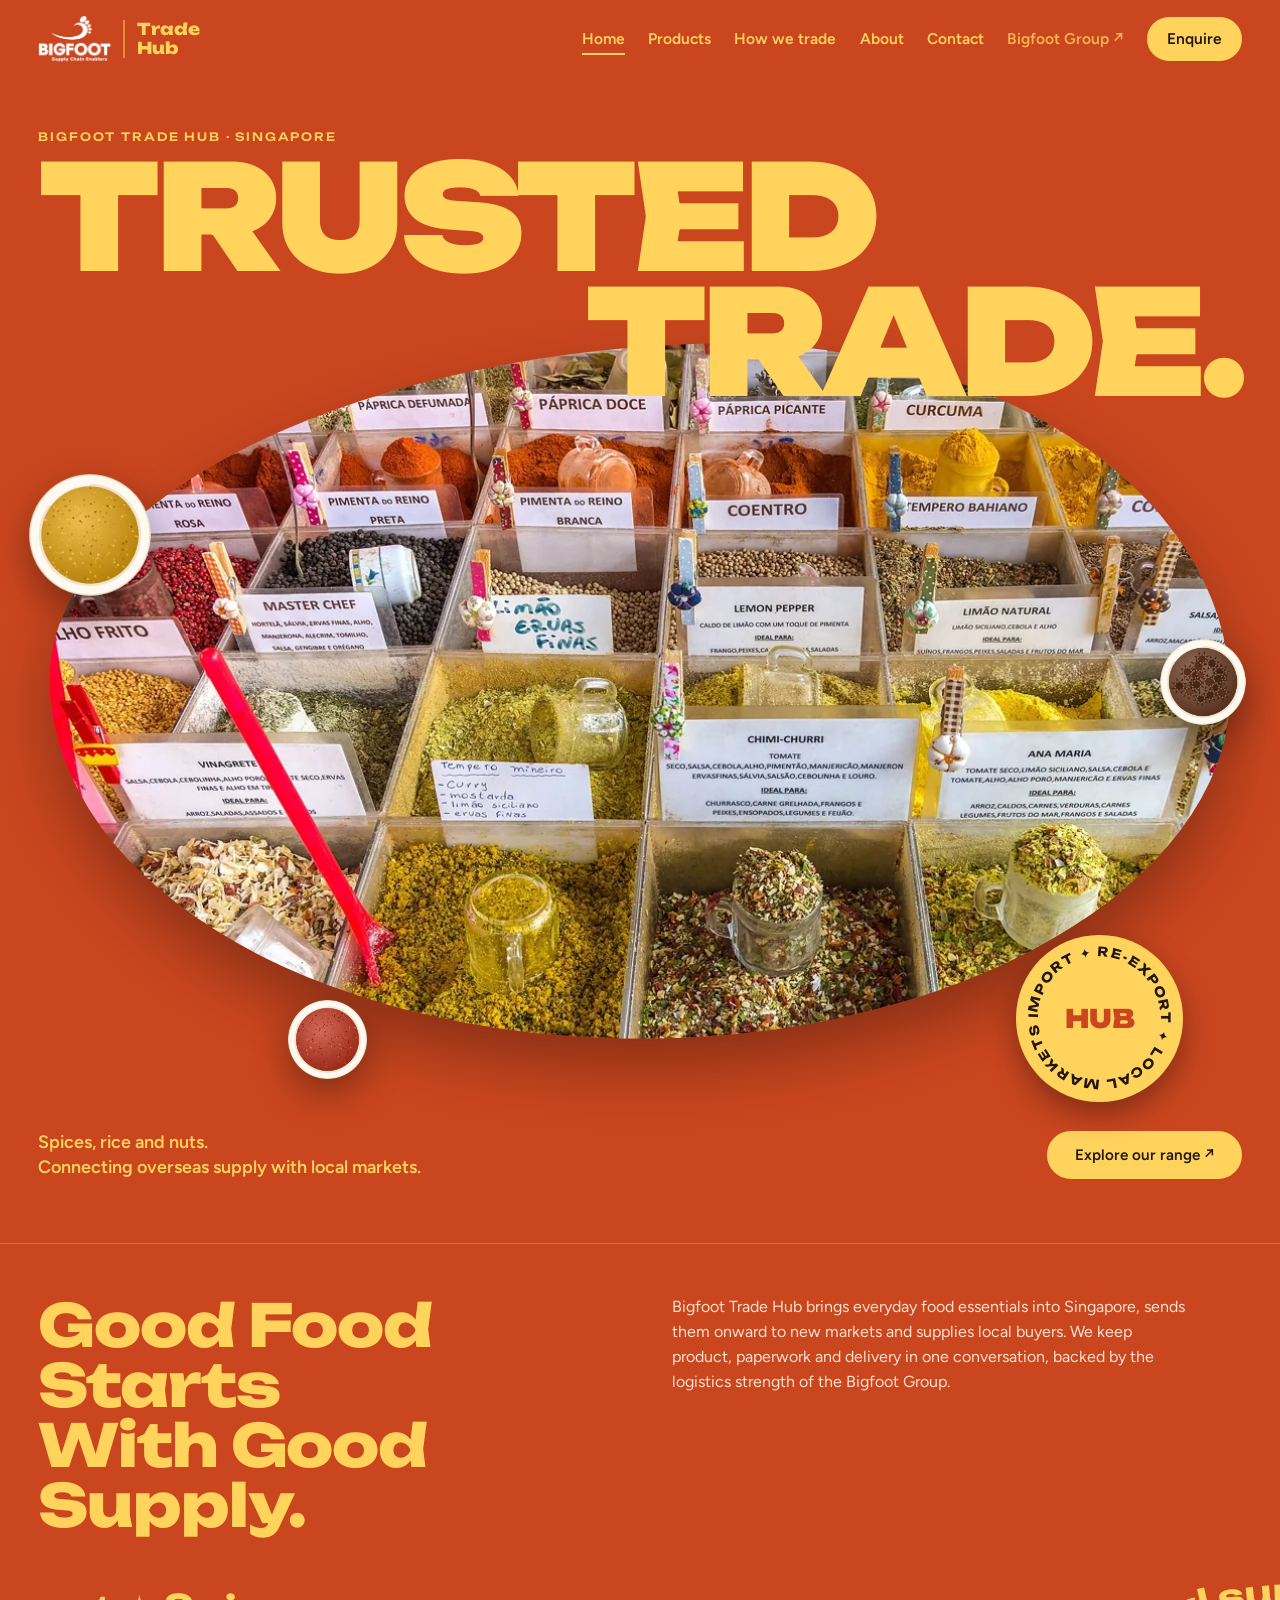
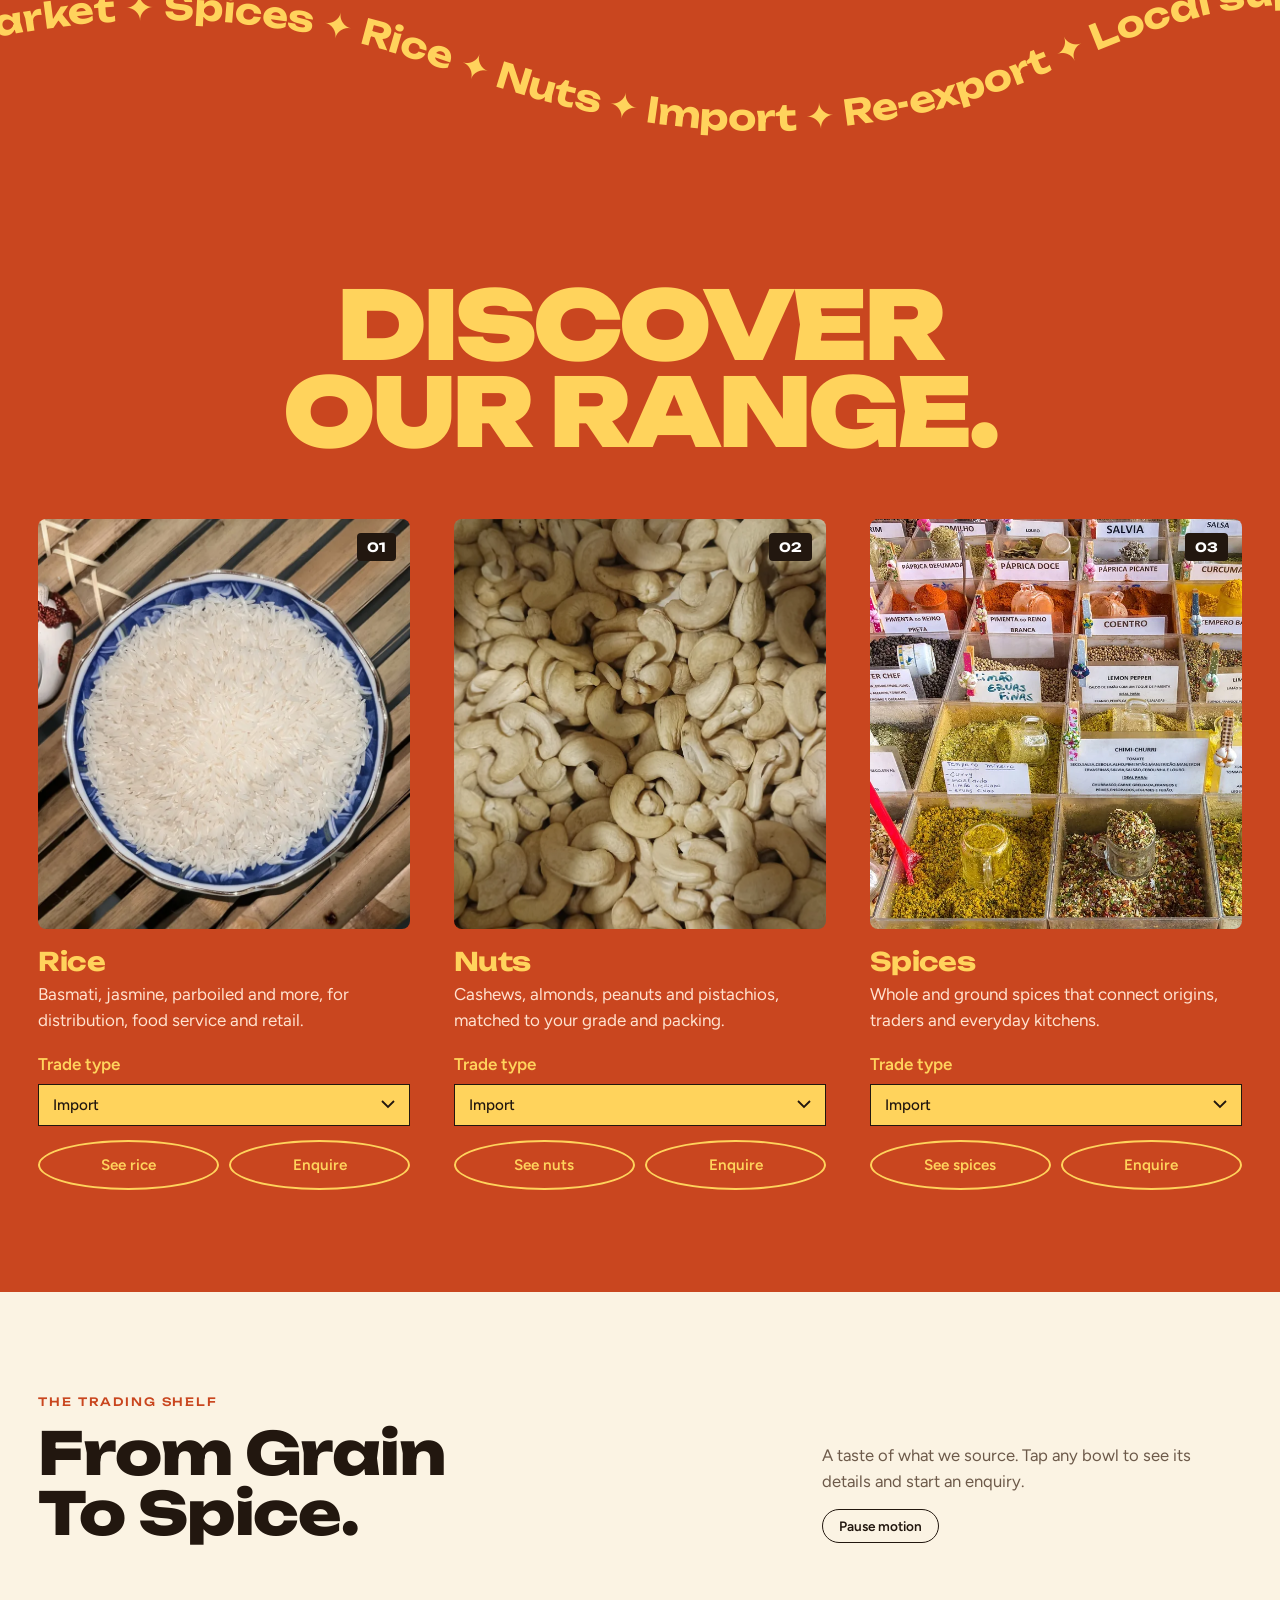
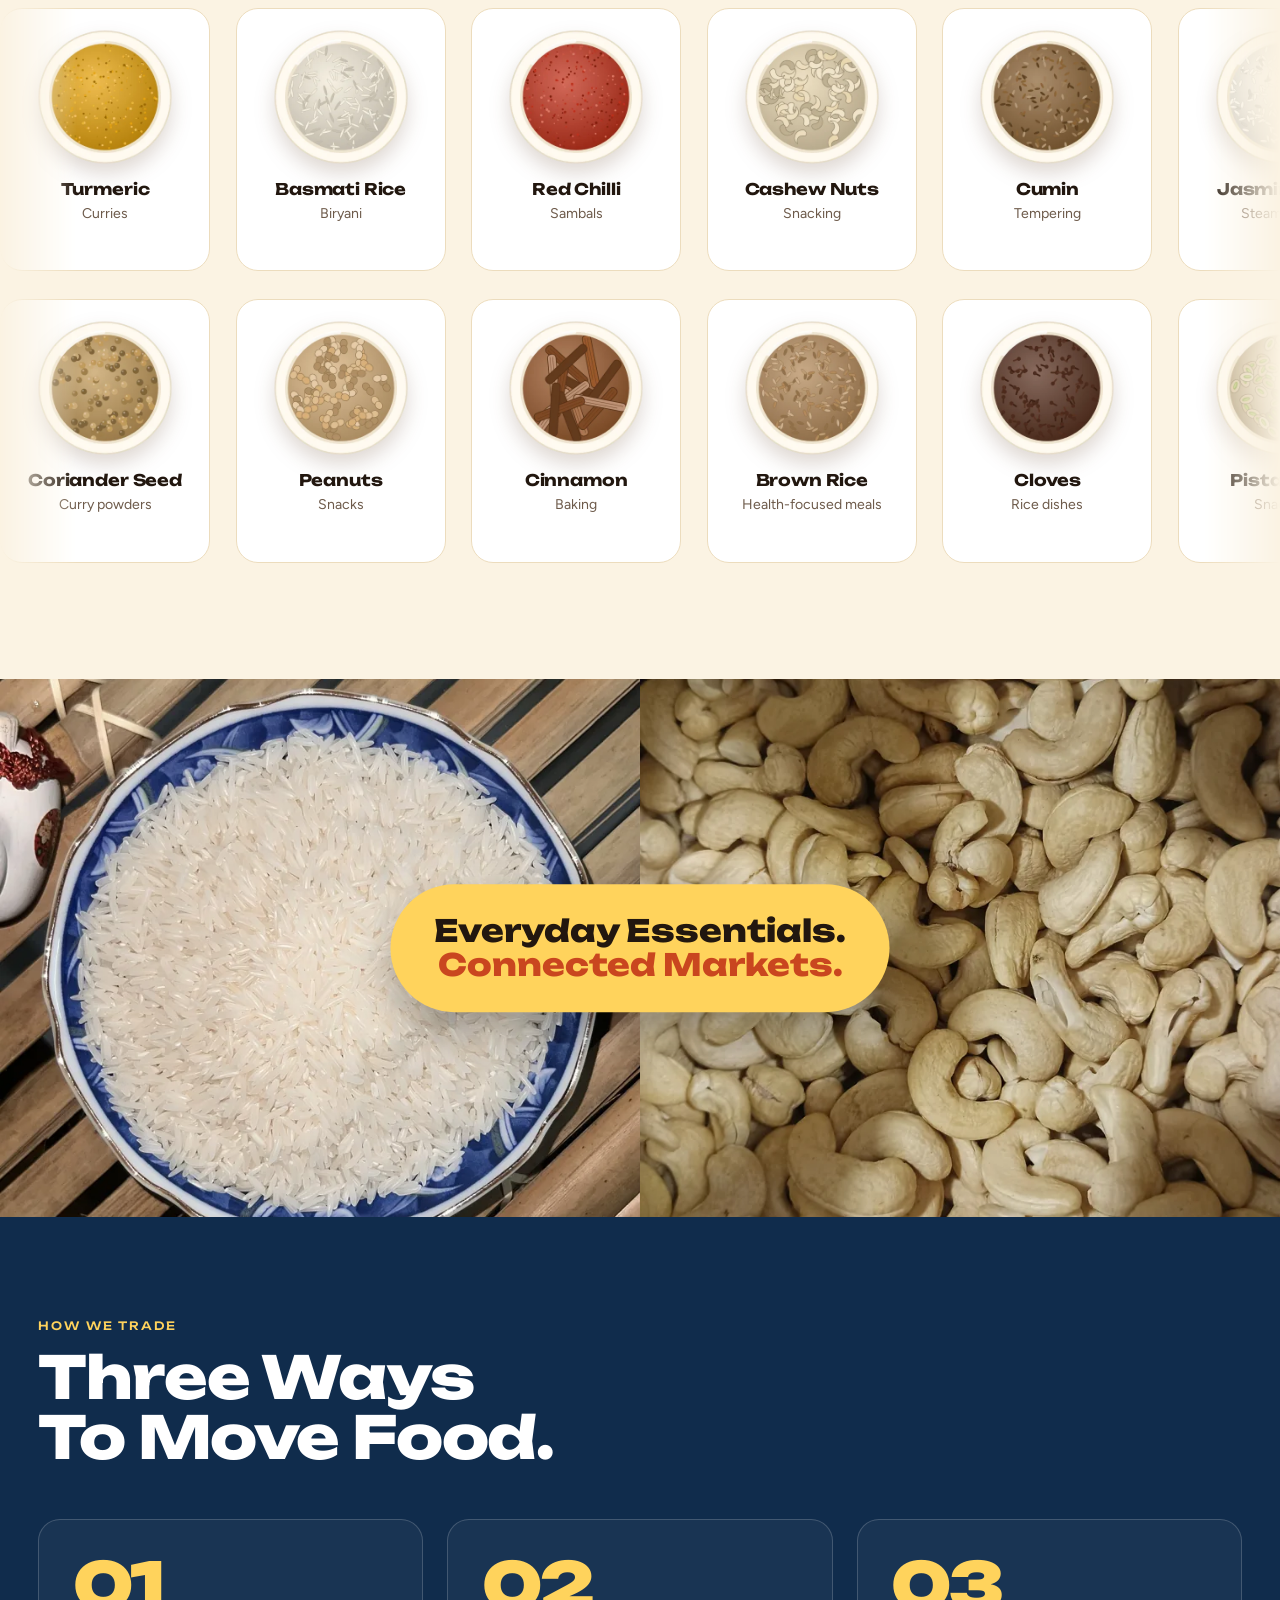
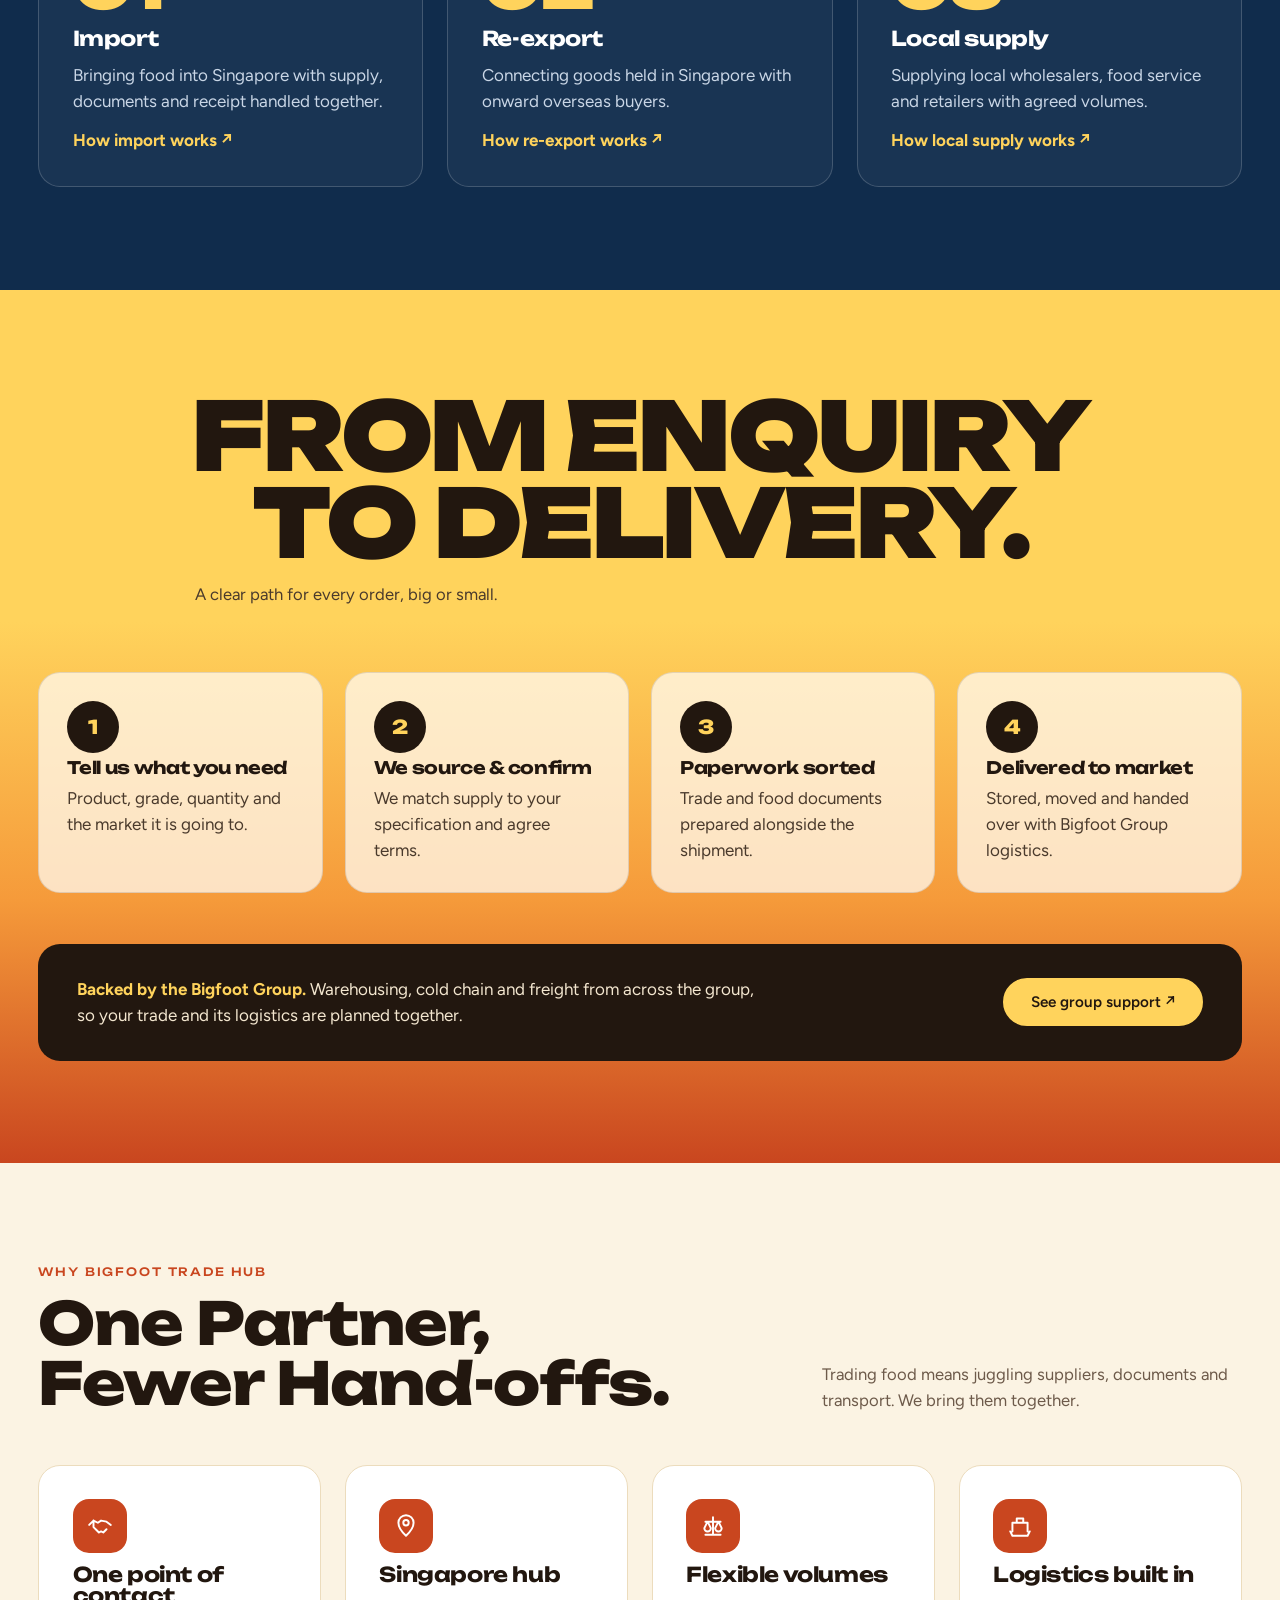
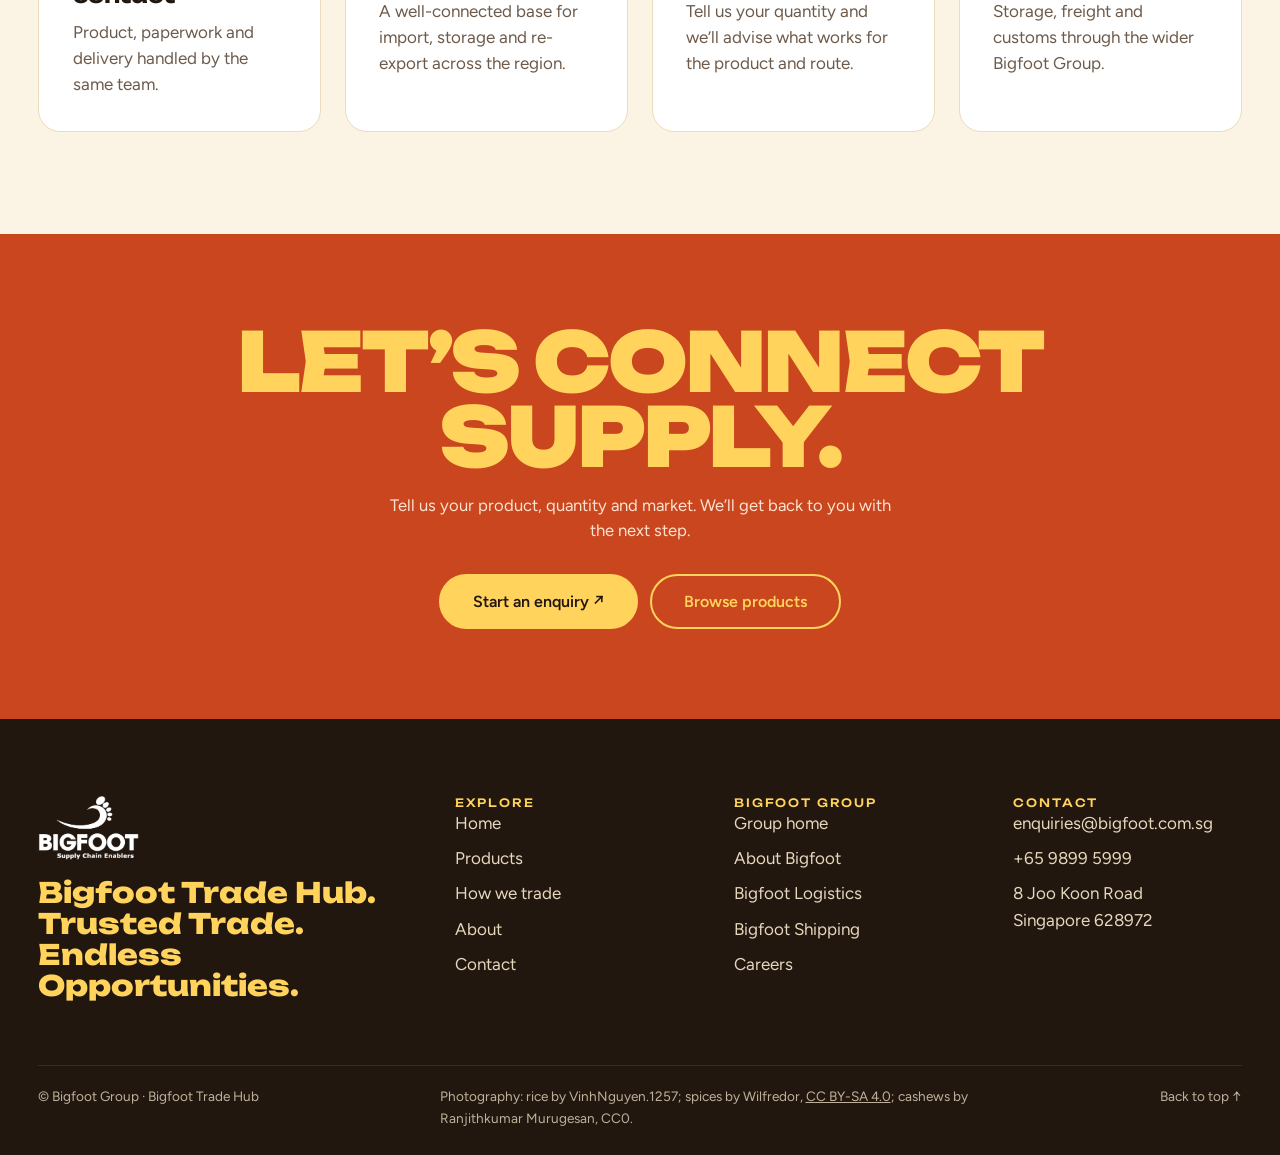
==== bigfoot-trade-paprika/bigfoot-trade-hub-paprika/index.html @ 92130f06 "Add files via upload" ====
<!doctype html>
<html lang="en">
<head>
<meta charset="utf-8">
<meta name="viewport" content="width=device-width,initial-scale=1">
<title>Bigfoot Trade Hub | Spices, Rice &amp; Nuts from Singapore</title>
<meta name="description" content="Bigfoot Trade Hub imports, re-exports and supplies spices, rice and nuts from Singapore. Part of the Bigfoot Group.">
<meta name="theme-color" content="#c9461f">
<link rel="icon" href="img/favicon.png">
<link rel="preconnect" href="https://fonts.googleapis.com">
<link rel="preconnect" href="https://fonts.gstatic.com" crossorigin>
<link href="https://fonts.googleapis.com/css2?family=Figtree:wght@400;500;600;700&family=Unbounded:wght@500;700;800;900&display=swap" rel="stylesheet">
<link rel="stylesheet" href="styles.css">
<script src="app.js" defer></script>
</head>
<body class="th-paprika">
<a class="skip" href="#main">Skip to content</a>
<header class="top" data-top>
  <div class="wrap top-in">
    <a class="brand" href="index.html" aria-label="Bigfoot Trade Hub home"><img src="img/logo-white.png" alt="Bigfoot" width="300" height="191"><span>Trade<br>Hub</span></a>
    <button class="menu-btn" type="button" aria-expanded="false" aria-controls="nav" aria-label="Open menu"><span></span><span></span></button>
    <nav id="nav" aria-label="Main"><a href="index.html" aria-current="page">Home</a><a href="products.html">Products</a><a href="services.html">How we trade</a><a href="about.html">About</a><a href="contact.html">Contact</a><a href="https://randomer328.github.io/bigFoot/phase5/index.html" class="ext">Bigfoot Group ↗</a><a href="contact.html" class="nav-cta">Enquire</a></nav>
  </div>
</header>
<main id="main">
<section class="sec t-main hero noise">
  <div class="wrap">
    <p class="kicker hero-kicker">Bigfoot Trade Hub · Singapore</p>
    <h1 class="hero-title"><span>Trusted</span> <span>Trade.</span></h1>
  </div>
  <div class="hero-stage">
    <div class="blob"><img src="img/spices.webp" alt="Colourful spices in market trays" fetchpriority="high"></div>
    <div class="float f1" aria-hidden="true"><img src="img/bowls/turmeric.webp" alt=""></div>
    <div class="float f2" aria-hidden="true"><img src="img/bowls/anise.webp" alt=""></div>
    <div class="float f3" aria-hidden="true"><img src="img/bowls/chilli.webp" alt=""></div>
    <div class="badge" aria-hidden="true">
      <svg viewBox="0 0 200 200"><defs><path id="circ" d="M100 100m-74 0a74 74 0 1 1 148 0a74 74 0 1 1-148 0"/></defs><text><textPath href="#circ">IMPORT ✦ RE-EXPORT ✦ LOCAL MARKETS ✦ </textPath></text></svg>
      <b>HUB</b>
    </div>
  </div>
  <div class="wrap hero-foot">
    <p>Spices, rice and nuts.<br>Connecting overseas supply with local markets.</p>
    <a class="pill pill-solid" href="products.html">Explore our range ↗</a>
  </div>
</section>

<section class="sec t-main intro">
  <div class="wrap split">
    <h2 class="h2 reveal">Good Food Starts<br>With Good Supply.</h2>
    <p class="reveal">Bigfoot Trade Hub brings everyday food essentials into Singapore, sends them onward to new markets and supplies local buyers. We keep product, paperwork and delivery in one conversation, backed by the logistics strength of the Bigfoot Group.</p>
  </div>
  <div class="wave" aria-hidden="true">
    <svg viewBox="0 0 1440 220" preserveAspectRatio="xMidYMid slice">
      <path id="wavepath" d="M-200 150 C 80 40, 300 40, 520 120 S 960 210, 1180 110 S 1520 40, 1700 120" fill="none"/>
      <text class="wave-text"><textPath href="#wavepath" data-wave startOffset="0">From origin to market ✦ Spices ✦ Rice ✦ Nuts ✦ Import ✦ Re-export ✦ Local supply ✦ From origin to market ✦ Spices ✦ Rice ✦ Nuts ✦ Import ✦ Re-export ✦ Local supply ✦ From origin to market ✦ Spices ✦ Rice ✦ Nuts ✦ Import ✦ Re-export ✦ Local supply ✦ From origin to market ✦ Spices ✦ Rice ✦ Nuts ✦ Import ✦ Re-export ✦ Local supply ✦ </textPath></text>
    </svg>
  </div>
</section>

<section class="sec t-main range" id="range">
  <div class="wrap">
    <h2 class="mega reveal">Discover<br><span class="o">Our Range.</span></h2>
    <div class="cat-grid"><article class="cat reveal">
  <div class="cat-img"><img src="img/rice.webp" alt="Uncooked rice grains" loading="lazy"><span class="chip">01</span></div>
  <h3>Rice</h3><p>Basmati, jasmine, parboiled and more, for distribution, food service and retail.</p>
  <label class="sel"><span>Trade type</span><select data-type-for="Rice"><option>Import</option><option>Re-export</option><option>Local supply</option></select></label>
  <div class="cat-actions"><a class="pill" href="products.html?cat=Rice#catalogue">See rice</a><a class="pill" href="contact.html?product=Rice&type=Import" data-enq="Rice">Enquire</a></div>
</article><article class="cat reveal">
  <div class="cat-img"><img src="img/nuts.webp" alt="Cashew nuts" loading="lazy"><span class="chip">02</span></div>
  <h3>Nuts</h3><p>Cashews, almonds, peanuts and pistachios, matched to your grade and packing.</p>
  <label class="sel"><span>Trade type</span><select data-type-for="Nuts"><option>Import</option><option>Re-export</option><option>Local supply</option></select></label>
  <div class="cat-actions"><a class="pill" href="products.html?cat=Nuts#catalogue">See nuts</a><a class="pill" href="contact.html?product=Nuts&type=Import" data-enq="Nuts">Enquire</a></div>
</article><article class="cat reveal">
  <div class="cat-img"><img src="img/spices.webp" alt="Spices displayed at a market" loading="lazy"><span class="chip">03</span></div>
  <h3>Spices</h3><p>Whole and ground spices that connect origins, traders and everyday kitchens.</p>
  <label class="sel"><span>Trade type</span><select data-type-for="Spices"><option>Import</option><option>Re-export</option><option>Local supply</option></select></label>
  <div class="cat-actions"><a class="pill" href="products.html?cat=Spices#catalogue">See spices</a><a class="pill" href="contact.html?product=Spices&type=Import" data-enq="Spices">Enquire</a></div>
</article></div>
  </div>
</section>

<section class="sec t-alt shelf" id="spices" data-shelf>
  <div class="wrap head-row">
    <div><p class="kicker">The trading shelf</p><h2 class="h2 reveal">From Grain<br>To Spice.</h2></div>
    <div><p class="lead">A taste of what we source. Tap any bowl to see its details and start an enquiry.</p>
    <button type="button" class="pause" data-pause aria-pressed="false">Pause motion</button></div>
  </div>
  <div class="shelf-row"><div class="shelf-track"><a class="bowl-card" href="products.html#turmeric"><img src="img/bowls/turmeric.webp" alt="" loading="lazy"><strong>Turmeric</strong><span>Curries</span><em>View details ↗</em></a><a class="bowl-card" href="products.html#basmati"><img src="img/bowls/basmati.webp" alt="" loading="lazy"><strong>Basmati Rice</strong><span>Biryani</span><em>View details ↗</em></a><a class="bowl-card" href="products.html#chilli"><img src="img/bowls/chilli.webp" alt="" loading="lazy"><strong>Red Chilli</strong><span>Sambals</span><em>View details ↗</em></a><a class="bowl-card" href="products.html#cashew"><img src="img/bowls/cashew.webp" alt="" loading="lazy"><strong>Cashew Nuts</strong><span>Snacking</span><em>View details ↗</em></a><a class="bowl-card" href="products.html#cumin"><img src="img/bowls/cumin.webp" alt="" loading="lazy"><strong>Cumin</strong><span>Tempering</span><em>View details ↗</em></a><a class="bowl-card" href="products.html#jasmine"><img src="img/bowls/jasmine.webp" alt="" loading="lazy"><strong>Jasmine Rice</strong><span>Steamed rice</span><em>View details ↗</em></a><a class="bowl-card" href="products.html#pepper"><img src="img/bowls/pepper.webp" alt="" loading="lazy"><strong>Black Pepper</strong><span>Seasoning</span><em>View details ↗</em></a><a class="bowl-card" href="products.html#almond"><img src="img/bowls/almond.webp" alt="" loading="lazy"><strong>Almonds</strong><span>Snacks</span><em>View details ↗</em></a><a class="bowl-card" href="products.html#cardamom"><img src="img/bowls/cardamom.webp" alt="" loading="lazy"><strong>Green Cardamom</strong><span>Tea</span><em>View details ↗</em></a><a class="bowl-card" href="products.html#parboiled"><img src="img/bowls/parboiled.webp" alt="" loading="lazy"><strong>Parboiled Rice</strong><span>Catering</span><em>View details ↗</em></a><a class="bowl-card" href="products.html#turmeric" aria-hidden="true" tabindex="-1"><img src="img/bowls/turmeric.webp" alt="" loading="lazy"><strong>Turmeric</strong><span>Curries</span><em>View details ↗</em></a><a class="bowl-card" href="products.html#basmati" aria-hidden="true" tabindex="-1"><img src="img/bowls/basmati.webp" alt="" loading="lazy"><strong>Basmati Rice</strong><span>Biryani</span><em>View details ↗</em></a><a class="bowl-card" href="products.html#chilli" aria-hidden="true" tabindex="-1"><img src="img/bowls/chilli.webp" alt="" loading="lazy"><strong>Red Chilli</strong><span>Sambals</span><em>View details ↗</em></a><a class="bowl-card" href="products.html#cashew" aria-hidden="true" tabindex="-1"><img src="img/bowls/cashew.webp" alt="" loading="lazy"><strong>Cashew Nuts</strong><span>Snacking</span><em>View details ↗</em></a><a class="bowl-card" href="products.html#cumin" aria-hidden="true" tabindex="-1"><img src="img/bowls/cumin.webp" alt="" loading="lazy"><strong>Cumin</strong><span>Tempering</span><em>View details ↗</em></a><a class="bowl-card" href="products.html#jasmine" aria-hidden="true" tabindex="-1"><img src="img/bowls/jasmine.webp" alt="" loading="lazy"><strong>Jasmine Rice</strong><span>Steamed rice</span><em>View details ↗</em></a><a class="bowl-card" href="products.html#pepper" aria-hidden="true" tabindex="-1"><img src="img/bowls/pepper.webp" alt="" loading="lazy"><strong>Black Pepper</strong><span>Seasoning</span><em>View details ↗</em></a><a class="bowl-card" href="products.html#almond" aria-hidden="true" tabindex="-1"><img src="img/bowls/almond.webp" alt="" loading="lazy"><strong>Almonds</strong><span>Snacks</span><em>View details ↗</em></a><a class="bowl-card" href="products.html#cardamom" aria-hidden="true" tabindex="-1"><img src="img/bowls/cardamom.webp" alt="" loading="lazy"><strong>Green Cardamom</strong><span>Tea</span><em>View details ↗</em></a><a class="bowl-card" href="products.html#parboiled" aria-hidden="true" tabindex="-1"><img src="img/bowls/parboiled.webp" alt="" loading="lazy"><strong>Parboiled Rice</strong><span>Catering</span><em>View details ↗</em></a><a class="bowl-card" href="products.html#turmeric" aria-hidden="true" tabindex="-1"><img src="img/bowls/turmeric.webp" alt="" loading="lazy"><strong>Turmeric</strong><span>Curries</span><em>View details ↗</em></a><a class="bowl-card" href="products.html#basmati" aria-hidden="true" tabindex="-1"><img src="img/bowls/basmati.webp" alt="" loading="lazy"><strong>Basmati Rice</strong><span>Biryani</span><em>View details ↗</em></a><a class="bowl-card" href="products.html#chilli" aria-hidden="true" tabindex="-1"><img src="img/bowls/chilli.webp" alt="" loading="lazy"><strong>Red Chilli</strong><span>Sambals</span><em>View details ↗</em></a><a class="bowl-card" href="products.html#cashew" aria-hidden="true" tabindex="-1"><img src="img/bowls/cashew.webp" alt="" loading="lazy"><strong>Cashew Nuts</strong><span>Snacking</span><em>View details ↗</em></a><a class="bowl-card" href="products.html#cumin" aria-hidden="true" tabindex="-1"><img src="img/bowls/cumin.webp" alt="" loading="lazy"><strong>Cumin</strong><span>Tempering</span><em>View details ↗</em></a><a class="bowl-card" href="products.html#jasmine" aria-hidden="true" tabindex="-1"><img src="img/bowls/jasmine.webp" alt="" loading="lazy"><strong>Jasmine Rice</strong><span>Steamed rice</span><em>View details ↗</em></a><a class="bowl-card" href="products.html#pepper" aria-hidden="true" tabindex="-1"><img src="img/bowls/pepper.webp" alt="" loading="lazy"><strong>Black Pepper</strong><span>Seasoning</span><em>View details ↗</em></a><a class="bowl-card" href="products.html#almond" aria-hidden="true" tabindex="-1"><img src="img/bowls/almond.webp" alt="" loading="lazy"><strong>Almonds</strong><span>Snacks</span><em>View details ↗</em></a><a class="bowl-card" href="products.html#cardamom" aria-hidden="true" tabindex="-1"><img src="img/bowls/cardamom.webp" alt="" loading="lazy"><strong>Green Cardamom</strong><span>Tea</span><em>View details ↗</em></a><a class="bowl-card" href="products.html#parboiled" aria-hidden="true" tabindex="-1"><img src="img/bowls/parboiled.webp" alt="" loading="lazy"><strong>Parboiled Rice</strong><span>Catering</span><em>View details ↗</em></a></div></div>
  <div class="shelf-row rev"><div class="shelf-track"><a class="bowl-card" href="products.html#coriander"><img src="img/bowls/coriander.webp" alt="" loading="lazy"><strong>Coriander Seed</strong><span>Curry powders</span><em>View details ↗</em></a><a class="bowl-card" href="products.html#peanut"><img src="img/bowls/peanut.webp" alt="" loading="lazy"><strong>Peanuts</strong><span>Snacks</span><em>View details ↗</em></a><a class="bowl-card" href="products.html#cinnamon"><img src="img/bowls/cinnamon.webp" alt="" loading="lazy"><strong>Cinnamon</strong><span>Baking</span><em>View details ↗</em></a><a class="bowl-card" href="products.html#brown-rice"><img src="img/bowls/brown-rice.webp" alt="" loading="lazy"><strong>Brown Rice</strong><span>Health-focused meals</span><em>View details ↗</em></a><a class="bowl-card" href="products.html#cloves"><img src="img/bowls/cloves.webp" alt="" loading="lazy"><strong>Cloves</strong><span>Rice dishes</span><em>View details ↗</em></a><a class="bowl-card" href="products.html#pistachio"><img src="img/bowls/pistachio.webp" alt="" loading="lazy"><strong>Pistachios</strong><span>Snacking</span><em>View details ↗</em></a><a class="bowl-card" href="products.html#anise"><img src="img/bowls/anise.webp" alt="" loading="lazy"><strong>Star Anise</strong><span>Broths</span><em>View details ↗</em></a><a class="bowl-card" href="products.html#fennel"><img src="img/bowls/fennel.webp" alt="" loading="lazy"><strong>Fennel Seed</strong><span>Spice blends</span><em>View details ↗</em></a><a class="bowl-card" href="products.html#mustard"><img src="img/bowls/mustard.webp" alt="" loading="lazy"><strong>Mustard Seed</strong><span>Tempering</span><em>View details ↗</em></a><a class="bowl-card" href="products.html#paprika"><img src="img/bowls/paprika.webp" alt="" loading="lazy"><strong>Paprika</strong><span>Rubs</span><em>View details ↗</em></a><a class="bowl-card" href="products.html#coriander" aria-hidden="true" tabindex="-1"><img src="img/bowls/coriander.webp" alt="" loading="lazy"><strong>Coriander Seed</strong><span>Curry powders</span><em>View details ↗</em></a><a class="bowl-card" href="products.html#peanut" aria-hidden="true" tabindex="-1"><img src="img/bowls/peanut.webp" alt="" loading="lazy"><strong>Peanuts</strong><span>Snacks</span><em>View details ↗</em></a><a class="bowl-card" href="products.html#cinnamon" aria-hidden="true" tabindex="-1"><img src="img/bowls/cinnamon.webp" alt="" loading="lazy"><strong>Cinnamon</strong><span>Baking</span><em>View details ↗</em></a><a class="bowl-card" href="products.html#brown-rice" aria-hidden="true" tabindex="-1"><img src="img/bowls/brown-rice.webp" alt="" loading="lazy"><strong>Brown Rice</strong><span>Health-focused meals</span><em>View details ↗</em></a><a class="bowl-card" href="products.html#cloves" aria-hidden="true" tabindex="-1"><img src="img/bowls/cloves.webp" alt="" loading="lazy"><strong>Cloves</strong><span>Rice dishes</span><em>View details ↗</em></a><a class="bowl-card" href="products.html#pistachio" aria-hidden="true" tabindex="-1"><img src="img/bowls/pistachio.webp" alt="" loading="lazy"><strong>Pistachios</strong><span>Snacking</span><em>View details ↗</em></a><a class="bowl-card" href="products.html#anise" aria-hidden="true" tabindex="-1"><img src="img/bowls/anise.webp" alt="" loading="lazy"><strong>Star Anise</strong><span>Broths</span><em>View details ↗</em></a><a class="bowl-card" href="products.html#fennel" aria-hidden="true" tabindex="-1"><img src="img/bowls/fennel.webp" alt="" loading="lazy"><strong>Fennel Seed</strong><span>Spice blends</span><em>View details ↗</em></a><a class="bowl-card" href="products.html#mustard" aria-hidden="true" tabindex="-1"><img src="img/bowls/mustard.webp" alt="" loading="lazy"><strong>Mustard Seed</strong><span>Tempering</span><em>View details ↗</em></a><a class="bowl-card" href="products.html#paprika" aria-hidden="true" tabindex="-1"><img src="img/bowls/paprika.webp" alt="" loading="lazy"><strong>Paprika</strong><span>Rubs</span><em>View details ↗</em></a><a class="bowl-card" href="products.html#coriander" aria-hidden="true" tabindex="-1"><img src="img/bowls/coriander.webp" alt="" loading="lazy"><strong>Coriander Seed</strong><span>Curry powders</span><em>View details ↗</em></a><a class="bowl-card" href="products.html#peanut" aria-hidden="true" tabindex="-1"><img src="img/bowls/peanut.webp" alt="" loading="lazy"><strong>Peanuts</strong><span>Snacks</span><em>View details ↗</em></a><a class="bowl-card" href="products.html#cinnamon" aria-hidden="true" tabindex="-1"><img src="img/bowls/cinnamon.webp" alt="" loading="lazy"><strong>Cinnamon</strong><span>Baking</span><em>View details ↗</em></a><a class="bowl-card" href="products.html#brown-rice" aria-hidden="true" tabindex="-1"><img src="img/bowls/brown-rice.webp" alt="" loading="lazy"><strong>Brown Rice</strong><span>Health-focused meals</span><em>View details ↗</em></a><a class="bowl-card" href="products.html#cloves" aria-hidden="true" tabindex="-1"><img src="img/bowls/cloves.webp" alt="" loading="lazy"><strong>Cloves</strong><span>Rice dishes</span><em>View details ↗</em></a><a class="bowl-card" href="products.html#pistachio" aria-hidden="true" tabindex="-1"><img src="img/bowls/pistachio.webp" alt="" loading="lazy"><strong>Pistachios</strong><span>Snacking</span><em>View details ↗</em></a><a class="bowl-card" href="products.html#anise" aria-hidden="true" tabindex="-1"><img src="img/bowls/anise.webp" alt="" loading="lazy"><strong>Star Anise</strong><span>Broths</span><em>View details ↗</em></a><a class="bowl-card" href="products.html#fennel" aria-hidden="true" tabindex="-1"><img src="img/bowls/fennel.webp" alt="" loading="lazy"><strong>Fennel Seed</strong><span>Spice blends</span><em>View details ↗</em></a><a class="bowl-card" href="products.html#mustard" aria-hidden="true" tabindex="-1"><img src="img/bowls/mustard.webp" alt="" loading="lazy"><strong>Mustard Seed</strong><span>Tempering</span><em>View details ↗</em></a><a class="bowl-card" href="products.html#paprika" aria-hidden="true" tabindex="-1"><img src="img/bowls/paprika.webp" alt="" loading="lazy"><strong>Paprika</strong><span>Rubs</span><em>View details ↗</em></a></div></div>
</section>

<section class="band" aria-label="Everyday essentials">
  <div class="band-img"><img src="img/rice.webp" alt="Close-up of rice grains" loading="lazy"></div>
  <div class="band-img"><img src="img/nuts.webp" alt="Pile of cashew nuts" loading="lazy"></div>
  <p class="band-chip">Everyday Essentials.<br><em>Connected Markets.</em></p>
</section>

<section class="sec t-deep" id="trade">
  <div class="wrap">
    <p class="kicker">How we trade</p>
    <h2 class="h2 reveal" style="margin-bottom:clamp(36px,4vw,60px)">Three Ways<br>To Move Food.</h2>
    <div class="grid-3">
      <article class="card hov reveal"><span class="num">01</span><h3>Import</h3><p>Bringing food into Singapore with supply, documents and receipt handled together.</p><a class="link" href="services.html#import">How import works ↗</a></article>
      <article class="card hov reveal"><span class="num">02</span><h3>Re-export</h3><p>Connecting goods held in Singapore with onward overseas buyers.</p><a class="link" href="services.html#reexport">How re-export works ↗</a></article>
      <article class="card hov reveal"><span class="num">03</span><h3>Local supply</h3><p>Supplying local wholesalers, food service and retailers with agreed volumes.</p><a class="link" href="services.html#local">How local supply works ↗</a></article>
    </div>
  </div>
</section>

<section class="sec t-grad" id="process">
  <div class="wrap">
    <h2 class="mega center reveal">From Enquiry<br><span class="o">To Delivery.</span></h2>
    <p class="lead center" style="margin-top:16px">A clear path for every order, big or small.</p>
    <ol class="timeline">
      <li class="reveal"><span class="dot">1</span><h3>Tell us what you need</h3><p>Product, grade, quantity and the market it is going to.</p></li>
      <li class="reveal"><span class="dot">2</span><h3>We source &amp; confirm</h3><p>We match supply to your specification and agree terms.</p></li>
      <li class="reveal"><span class="dot">3</span><h3>Paperwork sorted</h3><p>Trade and food documents prepared alongside the shipment.</p></li>
      <li class="reveal"><span class="dot">4</span><h3>Delivered to market</h3><p>Stored, moved and handed over with Bigfoot Group logistics.</p></li>
    </ol>
    <div class="note-bar reveal"><p><strong>Backed by the Bigfoot Group.</strong> Warehousing, cold chain and freight from across the group, so your trade and its logistics are planned together.</p><a class="pill" href="services.html#group">See group support ↗</a></div>
  </div>
</section>

<section class="sec t-alt">
  <div class="wrap">
    <div class="head-row"><div><p class="kicker">Why Bigfoot Trade Hub</p><h2 class="h2 reveal">One Partner,<br>Fewer Hand-offs.</h2></div>
    <p class="lead">Trading food means juggling suppliers, documents and transport. We bring them together.</p></div>
    <div class="grid-4">
      <article class="card reveal"><span class="icon"><svg viewBox="0 0 24 24" fill="none" stroke="currentColor" stroke-width="1.8" stroke-linecap="round" stroke-linejoin="round"><path d="M2 11l4-4 4 2 3-2 5 1 4 3M6 7v6l5 5 2-1 2 1 3-3M11 18l-3-3"/></svg></span><h3>One point of contact</h3><p>Product, paperwork and delivery handled by the same team.</p></article>
      <article class="card reveal"><span class="icon"><svg viewBox="0 0 24 24" fill="none" stroke="currentColor" stroke-width="1.8" stroke-linecap="round" stroke-linejoin="round"><path d="M12 21s7-6.5 7-12a7 7 0 10-14 0c0 5.5 7 12 7 12z"/><circle cx="12" cy="9" r="2.5"/></svg></span><h3>Singapore hub</h3><p>A well-connected base for import, storage and re-export across the region.</p></article>
      <article class="card reveal"><span class="icon"><svg viewBox="0 0 24 24" fill="none" stroke="currentColor" stroke-width="1.8" stroke-linecap="round" stroke-linejoin="round"><path d="M12 4v16M5 20h14M5 8h14M7 8l-3 6a3 3 0 006 0zM17 8l-3 6a3 3 0 006 0z"/></svg></span><h3>Flexible volumes</h3><p>Tell us your quantity and we&rsquo;ll advise what works for the product and route.</p></article>
      <article class="card reveal"><span class="icon"><svg viewBox="0 0 24 24" fill="none" stroke="currentColor" stroke-width="1.8" stroke-linecap="round" stroke-linejoin="round"><path d="M3 17l2 4h14l2-4M5 17V9h14v8M9 9V5h6v4"/></svg></span><h3>Logistics built in</h3><p>Storage, freight and customs through the wider Bigfoot Group.</p></article>
    </div>
  </div>
</section>

<section class="sec t-main cta noise">
  <div class="wrap">
    <h2 class="mega reveal">Let&rsquo;s Connect<br><span class="o">Supply.</span></h2>
    <p class="lead">Tell us your product, quantity and market. We&rsquo;ll get back to you with the next step.</p>
    <div class="cta-btns"><a class="pill pill-solid big" href="contact.html">Start an enquiry ↗</a><a class="pill pill-ghost big" href="products.html">Browse products</a></div>
  </div>
</section>

</main>
<footer class="foot">
  <div class="wrap foot-in">
    <div class="foot-brand"><img src="img/logo-white.png" alt="Bigfoot" width="300" height="191"><p class="foot-big">Bigfoot Trade Hub.<br>Trusted Trade. Endless Opportunities.</p></div>
    <div><p class="foot-h">Explore</p><a href="index.html">Home</a><a href="products.html">Products</a><a href="services.html">How we trade</a><a href="about.html">About</a><a href="contact.html">Contact</a></div>
    <div><p class="foot-h">Bigfoot Group</p><a href="https://randomer328.github.io/bigFoot/phase5/index.html">Group home</a><a href="https://randomer328.github.io/bigFoot/phase5/about-us.html">About Bigfoot</a><a href="https://randomer328.github.io/bigFoot/phase5/logistics.html">Bigfoot Logistics</a><a href="https://randomer328.github.io/bigFoot/phase5/bigfoot-shipping.html">Bigfoot Shipping</a><a href="https://randomer328.github.io/bigFoot/phase5/people.html">Careers</a></div>
    <div><p class="foot-h">Contact</p><a href="mailto:enquiries@bigfoot.com.sg">enquiries@bigfoot.com.sg</a><a href="tel:+6598995999">+65 9899 5999</a><p>8 Joo Koon Road<br>Singapore 628972</p></div>
  </div>
  <div class="wrap foot-bottom">
    <span>© Bigfoot Group · Bigfoot Trade Hub</span>
    <span class="credit">Photography: rice by VinhNguyen.1257; spices by Wilfredor, <a href="https://creativecommons.org/licenses/by-sa/4.0/">CC BY-SA 4.0</a>; cashews by Ranjithkumar Murugesan, CC0.</span>
    <a href="#main">Back to top ↑</a>
  </div>
</footer>
</body>
</html>
---- bigfoot-trade-paprika/bigfoot-trade-hub-paprika/styles.css ----
/* ===== Bigfoot Trade Hub ===== */
:root{
  --display:"Unbounded",system-ui,sans-serif; --body:"Figtree",system-ui,sans-serif;
  --wrap:min(1240px,100% - clamp(32px,6vw,80px)); --r:22px;
}
*,*::before,*::after{box-sizing:border-box}
html{scroll-behavior:smooth;scroll-padding-top:90px}
body{margin:0;font-family:var(--body);line-height:1.55;font-size:clamp(15px,.95rem + .15vw,17px);overflow-x:hidden;background:var(--page-bg)}
img{max-width:100%;display:block}
a{color:inherit}
h1,h2,h3{font-family:var(--display);line-height:1.02;margin:0;letter-spacing:-.02em}
.wrap{width:var(--wrap);margin-inline:auto}
.skip{position:absolute;left:-999px;top:8px;background:var(--focus);color:#000;padding:10px 14px;border-radius:10px;z-index:99}
.skip:focus{left:8px}
:focus-visible{outline:3px solid var(--focus);outline-offset:3px}
.sec{background:var(--bg);color:var(--text);padding:clamp(70px,8vw,120px) 0;position:relative}
.sec h2,.sec h3{color:var(--head)}
.kicker{font:500 .72rem var(--display);letter-spacing:.16em;text-transform:uppercase;margin:0 0 14px;color:var(--accent)}
.h2{font-weight:800;font-size:clamp(2rem,4.6vw,4rem)}
.mega{font-weight:900;text-transform:uppercase;font-size:clamp(2.4rem,7.4vw,6.8rem);line-height:.92;letter-spacing:-.04em}
.center{text-align:center}
.lead{font-size:clamp(1rem,1.3vw,1.2rem);max-width:56ch}
.center .lead{margin-inline:auto}
.head-row{display:flex;justify-content:space-between;align-items:end;gap:28px;flex-wrap:wrap;margin-bottom:clamp(30px,4vw,56px)}
.head-row .lead{max-width:420px;margin:0}

/* ---------- buttons ---------- */
.pill{display:inline-flex;align-items:center;justify-content:center;gap:8px;font:600 .95rem var(--body);padding:13px 26px;border-radius:999px;border:2px solid currentColor;background:transparent;color:inherit;text-decoration:none;cursor:pointer;transition:background .2s,color .2s,transform .2s,border-color .2s}
.pill:hover{transform:translateY(-2px)}
.pill-solid{background:var(--btn-bg);border-color:var(--btn-bg);color:var(--btn-fg)}
.pill-solid:hover{background:var(--btn-hover);border-color:var(--btn-hover);color:var(--btn-hover-fg)}
.pill-ghost{color:var(--head)}
.pill-ghost:hover{background:var(--head);color:var(--bg-solid)}
.pill.big{padding:16px 32px;font-size:1rem}
.link{font-weight:700;color:var(--accent);text-decoration:none}
.link:hover{text-decoration:underline}

/* ---------- header ---------- */
.top{position:fixed;inset:0 0 auto;z-index:50;color:var(--hdr-fg);transition:background .3s,box-shadow .3s,padding .3s;padding:16px 0}
.top.scrolled{background:var(--hdr-bg);box-shadow:0 6px 24px rgba(0,0,0,.2);padding:8px 0;backdrop-filter:blur(10px)}
.top-in{display:flex;align-items:center;justify-content:space-between;gap:20px}
.brand{display:flex;align-items:center;gap:12px;text-decoration:none;flex:none}
.brand img{height:46px;width:auto}
.brand span{font:800 1.02rem/1.15 var(--display);letter-spacing:.01em;padding-left:12px;border-left:2px solid var(--hdr-line);color:var(--hdr-accent)}
#nav{display:flex;align-items:center;gap:clamp(12px,1.8vw,26px)}
#nav a{font-weight:600;text-decoration:none;font-size:.97rem;position:relative;white-space:nowrap}
#nav a:not(.nav-cta)::after{content:"";position:absolute;left:0;right:100%;bottom:-4px;height:2px;background:var(--hdr-accent);transition:right .25s}
#nav a:not(.nav-cta):hover::after,#nav a[aria-current="page"]::after{right:0}
#nav a[aria-current="page"]{color:var(--hdr-accent)}
#nav .ext{opacity:.8}
.nav-cta{background:var(--btn-bg);color:var(--btn-fg);padding:10px 20px;border-radius:999px}
.nav-cta:hover{background:var(--btn-hover);color:var(--btn-hover-fg)}
.menu-btn{display:none;width:46px;height:46px;border-radius:50%;border:2px solid currentColor;background:transparent;cursor:pointer;position:relative;color:inherit}
.menu-btn span{position:absolute;left:12px;right:12px;height:2px;background:currentColor;transition:transform .25s,top .25s}
.menu-btn span:first-child{top:17px}.menu-btn span:last-child{top:25px}
.menu-btn[aria-expanded="true"] span:first-child{top:21px;transform:rotate(45deg)}
.menu-btn[aria-expanded="true"] span:last-child{top:21px;transform:rotate(-45deg)}

/* ---------- home hero ---------- */
.hero{padding-top:clamp(96px,11vw,130px);padding-bottom:0;overflow:hidden}
.hero::before{content:"";position:absolute;inset:auto -10% -30% -10%;height:80%;background:var(--hero-glow);pointer-events:none}
.hero-kicker{margin-bottom:10px}
.hero-title{font-weight:900;font-size:clamp(2.6rem,11.4vw,11.5rem);line-height:.86;letter-spacing:-.045em;text-transform:uppercase;position:relative;z-index:3;display:flex;flex-direction:column;color:var(--head)}
.hero-title span{display:inline-block;animation:rise .9s cubic-bezier(.2,.8,.2,1) both}
.hero-title span:nth-child(2){align-self:flex-end;animation-delay:.12s}
.hero-stage{position:relative;width:min(1180px,94%);margin:clamp(-60px,-4.6vw,-20px) auto 0;z-index:1}
.blob{aspect-ratio:16/9.4;overflow:hidden;border-radius:56% 44% 48% 52% / 46% 52% 48% 54%;animation:morph 14s ease-in-out infinite;transform:rotate(-2deg);box-shadow:0 30px 60px rgba(0,0,0,.3)}
.blob img{width:100%;height:100%;object-fit:cover;transform:scale(1.08) rotate(2deg)}
.float{position:absolute;width:clamp(70px,10vw,140px);z-index:2;filter:drop-shadow(0 14px 18px rgba(0,0,0,.35))}
.float img{width:100%;animation:spin 40s linear infinite}
.f1{left:-2%;top:18%;animation:bob 6s ease-in-out infinite}
.f2{right:-1.5%;top:42%;width:clamp(56px,7vw,100px);animation:bob 7s ease-in-out -2s infinite}
.f3{left:20%;bottom:-6%;width:clamp(54px,6.5vw,92px);animation:bob 5.5s ease-in-out -1s infinite}
.badge{position:absolute;right:4%;bottom:-9%;width:clamp(110px,13vw,170px);aspect-ratio:1;border-radius:50%;background:var(--badge-bg);color:var(--badge-fg);display:grid;place-items:center;z-index:3;box-shadow:0 12px 30px rgba(0,0,0,.35)}
.badge svg{position:absolute;inset:0;width:100%;height:100%;animation:spin 18s linear infinite}
.badge text{font:700 15.5px var(--display);letter-spacing:.12em;fill:currentColor}
.badge b{font:900 clamp(1.1rem,2vw,1.7rem) var(--display);color:var(--badge-mark)}
.hero-foot{display:flex;justify-content:space-between;align-items:end;gap:24px;flex-wrap:wrap;padding:clamp(50px,7vw,90px) 0 clamp(40px,5vw,64px);position:relative}
.hero-foot p{margin:0;font-size:clamp(1.05rem,1.4vw,1.3rem);font-weight:600;line-height:1.4;max-width:38ch;color:var(--head)}

/* ---------- intro + wave ---------- */
.intro{padding-top:clamp(30px,4vw,60px);padding-bottom:0;border-top:1px solid var(--line)}
.split{display:grid;grid-template-columns:repeat(auto-fit,minmax(min(100%,420px),1fr));gap:clamp(24px,5vw,80px);align-items:start}
.intro p{margin:0;font-size:clamp(1rem,1.25vw,1.2rem);max-width:52ch}
.wave{height:clamp(150px,16vw,240px);margin-top:clamp(10px,2vw,30px);padding-bottom:clamp(20px,3vw,40px);box-sizing:content-box}
.wave svg{width:100%;height:100%;overflow:visible}
.wave-text{font:700 38px var(--display);fill:var(--head)}

/* ---------- category cards (home) ---------- */
.range{padding-top:clamp(40px,6vw,90px)}
.range .mega{text-align:center}
.cat-grid{display:grid;grid-template-columns:repeat(auto-fit,minmax(min(100%,300px),1fr));gap:clamp(24px,3.4vw,52px);margin-top:clamp(40px,5vw,72px)}
.cat{display:flex;flex-direction:column}
.cat-img{position:relative;aspect-ratio:4/4.4;overflow:hidden;border-radius:8px;background:#fff}
.cat-img img{width:100%;height:100%;object-fit:cover;transition:transform .6s}
.cat:hover .cat-img img{transform:scale(1.06)}
.chip{position:absolute;top:14px;right:14px;background:var(--chip);color:var(--chip-fg);font:700 .8rem var(--display);padding:6px 10px;border-radius:4px}
.cat h3{font-size:clamp(1.4rem,2vw,1.75rem);margin:20px 0 6px}
.cat p{margin:0 0 18px;flex:1}
.sel{display:grid;gap:6px;font-weight:600;margin-bottom:14px;color:var(--head)}
.sel select{font:500 .95rem var(--body);background:var(--sel-bg) var(--sel-arrow) no-repeat right 14px center;border:1.5px solid var(--sel-line);padding:11px 14px;appearance:none;color:var(--sel-fg);cursor:pointer;border-radius:var(--sel-r)}
.cat-actions{display:flex;gap:10px;flex-wrap:wrap}
.cat-actions .pill{flex:1;min-width:150px;border-radius:50%/50%;padding:14px;color:var(--head)}
.cat-actions .pill:hover{background:var(--head);color:var(--bg-solid)}

/* ---------- moving bowl shelf ---------- */
.shelf{overflow:hidden}
.pause{font:600 .85rem var(--body);background:none;border:1.5px solid var(--head);color:var(--head);border-radius:999px;padding:8px 16px;cursor:pointer;margin-top:14px}
.pause[aria-pressed="true"]{background:var(--head);color:var(--bg-solid)}
.shelf-row{overflow:hidden;padding:14px 0;-webkit-mask:linear-gradient(90deg,transparent,#000 6%,#000 94%,transparent);mask:linear-gradient(90deg,transparent,#000 6%,#000 94%,transparent)}
.shelf-track{display:flex;gap:clamp(16px,2vw,28px);width:max-content;animation:slide 60s linear infinite;padding-right:clamp(16px,2vw,28px)}
.rev .shelf-track{animation-direction:reverse;animation-duration:68s}
.shelf-row:hover .shelf-track,.paused .shelf-track,.shelf-row:focus-within .shelf-track{animation-play-state:paused}
.bowl-card{--c:var(--accent);flex:none;width:clamp(170px,17vw,210px);display:flex;flex-direction:column;align-items:center;text-align:center;gap:4px;padding:18px 14px 16px;background:var(--card);color:var(--card-text);border:1.5px solid var(--line);border-radius:var(--r);text-decoration:none;transition:transform .3s,box-shadow .3s,border-color .3s}
.bowl-card img{width:clamp(110px,11vw,140px);aspect-ratio:1;filter:drop-shadow(0 10px 10px rgba(0,0,0,.22));margin-bottom:8px;transition:transform 1.2s cubic-bezier(.2,.8,.2,1)}
a.bowl-card:hover,a.bowl-card:focus-visible{transform:translateY(-6px);box-shadow:0 18px 30px rgba(0,0,0,.15);border-color:var(--c)}
a.bowl-card:hover img{transform:rotate(120deg)}
.bowl-card strong{font:700 1rem var(--display);letter-spacing:-.01em}
.bowl-card span{font-size:.88rem;color:var(--card-muted)}
.bowl-card em{font-style:normal;font-weight:700;font-size:.8rem;color:var(--accent);margin-top:6px;opacity:0;transform:translateY(4px);transition:.25s}
a.bowl-card:hover em,a.bowl-card:focus-visible em{opacity:1;transform:none}
.mini-shelf{margin-top:clamp(30px,4vw,50px)}
.mini-shelf .bowl-card{width:auto;flex-direction:row;padding:10px 18px 10px 10px;gap:12px;border-radius:999px}
.mini-shelf .bowl-card img{width:54px;margin:0}
.mini-shelf .shelf-track{animation-duration:55s}

/* ---------- photo band ---------- */
.band{position:relative;display:grid;grid-template-columns:1fr 1fr;height:clamp(300px,42vw,560px);background:var(--page-bg)}
.band-img{overflow:hidden}
.band-img img{width:100%;height:120%;object-fit:cover;transform:translateY(var(--py,-8.3%))}
.band-chip{position:absolute;left:50%;top:50%;translate:-50% -50%;margin:0;background:var(--chip-big-bg);color:var(--chip-big-fg);font:800 clamp(1.1rem,2.4vw,2rem)/1.1 var(--display);text-align:center;padding:clamp(18px,2.4vw,30px) clamp(22px,3.4vw,46px);border-radius:999px;box-shadow:0 20px 40px rgba(0,0,0,.3);width:max-content;max-width:90%}
.band-chip em{font-style:normal;color:var(--chip-big-em)}

/* ---------- cards ---------- */
.grid-3,.grid-4{display:grid;gap:clamp(16px,2vw,24px)}
.grid-3{grid-template-columns:repeat(auto-fit,minmax(min(100%,280px),1fr))}
.grid-4{grid-template-columns:repeat(auto-fit,minmax(min(100%,230px),1fr))}
.card{background:var(--card);color:var(--card-muted);border:1.5px solid var(--line);border-radius:var(--r);padding:clamp(22px,2.6vw,34px);display:flex;flex-direction:column;gap:12px;transition:background .3s,border-color .3s,transform .3s}
.card h3{color:var(--card-text);font-size:clamp(1.15rem,1.6vw,1.45rem);font-weight:700}
.card p{margin:0;flex:1}
.card.hov:hover{border-color:var(--accent);transform:translateY(-4px)}
.num{font:900 clamp(3rem,5vw,4.6rem)/1 var(--display);color:var(--accent);letter-spacing:-.05em}
.dot{display:grid;place-items:center;width:52px;height:52px;border-radius:50%;background:var(--dot-bg);color:var(--dot-fg);font:800 1.2rem var(--display);margin-bottom:6px}
.icon{width:54px;height:54px;border-radius:16px;display:grid;place-items:center;background:var(--dot-bg);color:var(--dot-fg)}
.icon svg{width:26px;height:26px}
.ticks{list-style:none;padding:0;margin:4px 0 0;display:grid;gap:8px}
.ticks li{padding-left:28px;position:relative}
.ticks li::before{content:"";position:absolute;left:0;top:.35em;width:16px;height:16px;border-radius:50%;background:var(--accent);-webkit-mask:url("data:image/svg+xml,%3Csvg xmlns='http://www.w3.org/2000/svg' viewBox='0 0 16 16'%3E%3Ccircle cx='8' cy='8' r='8'/%3E%3C/svg%3E");}
.ticks li::after{content:"";position:absolute;left:5px;top:calc(.35em + 4px);width:6px;height:4px;border-left:2px solid var(--bg-solid);border-bottom:2px solid var(--bg-solid);transform:rotate(-45deg)}
.note-bar{margin-top:clamp(36px,4vw,56px);display:flex;justify-content:space-between;align-items:center;gap:20px;flex-wrap:wrap;background:var(--note-bg);color:var(--note-fg);border-radius:var(--r);padding:clamp(22px,2.6vw,32px) clamp(22px,3vw,40px)}
.note-bar p{margin:0;max-width:62ch}
.note-bar strong{color:var(--note-accent)}
.note-bar .pill{background:var(--note-accent);border-color:var(--note-accent);color:var(--note-bg)}

/* ---------- page hero (inner pages) ---------- */
.phero{padding-top:clamp(130px,14vw,190px);padding-bottom:clamp(50px,6vw,80px);overflow:hidden}
.phero::before{content:"";position:absolute;inset:auto -10% -40% -10%;height:90%;background:var(--hero-glow);pointer-events:none}
.phero .wrap{position:relative}
.phero h1{font-weight:900;text-transform:uppercase;font-size:clamp(2.8rem,9vw,8.4rem);line-height:.9;letter-spacing:-.045em;color:var(--head);animation:rise .9s cubic-bezier(.2,.8,.2,1) both}
.phero .lead{margin:22px 0 0;color:var(--text)}
.crumbs{font-size:.85rem;margin-bottom:18px;color:var(--text)}
.crumbs a{text-decoration:none;color:var(--accent)}
.jump{display:flex;gap:10px;flex-wrap:wrap;margin-top:26px}
.jump a{padding:9px 18px;border:1.5px solid var(--line);border-radius:999px;text-decoration:none;font-weight:600;color:var(--head);transition:.2s}
.jump a:hover{border-color:var(--accent);color:var(--accent)}

/* ---------- catalogue ---------- */
.tabs{display:flex;gap:8px;flex-wrap:wrap;margin-bottom:clamp(26px,3vw,40px)}
.tab{font:600 .95rem var(--body);padding:10px 20px;border-radius:999px;border:1.5px solid var(--line);background:transparent;color:var(--head);cursor:pointer;transition:.2s}
.tab:hover{border-color:var(--accent)}
.tab[aria-selected="true"]{background:var(--accent);border-color:var(--accent);color:var(--bg-solid)}
.tab small{opacity:.7;margin-left:4px}
.catalogue{display:grid;grid-template-columns:repeat(auto-fill,minmax(min(100%,230px),1fr));gap:clamp(14px,1.8vw,22px)}
.item{background:var(--card);color:var(--card-text);border:1.5px solid var(--line);border-radius:var(--r);padding:20px;display:flex;flex-direction:column;text-align:left;font:inherit;cursor:pointer;transition:transform .3s,border-color .3s,box-shadow .3s;animation:pop .45s ease both}
.item[hidden]{display:none}
.item:hover,.item.flash{transform:translateY(-5px);border-color:var(--accent);box-shadow:0 18px 30px rgba(0,0,0,.14)}
.item img{width:70%;margin:6px auto 16px;aspect-ratio:1;filter:drop-shadow(0 10px 10px rgba(0,0,0,.2));transition:transform 1.2s cubic-bezier(.2,.8,.2,1)}
.item:hover img{transform:rotate(90deg)}
.item .cat-tag{font:600 .7rem var(--display);letter-spacing:.12em;text-transform:uppercase;color:var(--accent)}
.item strong{font:700 1.08rem var(--display);margin:6px 0 4px}
.item span.d{font-size:.92rem;color:var(--card-muted);flex:1}
.item .more{margin-top:14px;font-weight:700;font-size:.88rem;color:var(--accent)}
.fine{font-size:.88rem;color:var(--text);margin-top:22px}

/* ---------- dialog ---------- */
dialog.pd{border:0;padding:0;border-radius:28px;width:min(760px,94vw);background:var(--dlg-bg);color:var(--dlg-text);box-shadow:0 40px 80px rgba(0,0,0,.4)}
dialog.pd::backdrop{background:rgba(10,8,6,.65);backdrop-filter:blur(4px)}
.pd-in{display:grid;grid-template-columns:minmax(0,.9fr) minmax(0,1.1fr);gap:clamp(18px,3vw,34px);padding:clamp(22px,3.4vw,40px);align-items:center}
.pd-img{background:var(--dlg-panel);border-radius:22px;padding:clamp(18px,3vw,34px)}
.pd-img img{width:100%;aspect-ratio:1;animation:spin 60s linear infinite;filter:drop-shadow(0 16px 16px rgba(0,0,0,.25))}
.pd h3{font-size:clamp(1.5rem,2.6vw,2.1rem);color:var(--dlg-head);margin:6px 0 10px}
.pd p{margin:0 0 14px}
.pd dl{display:grid;grid-template-columns:auto 1fr;gap:8px 14px;margin:0 0 20px;font-size:.95rem}
.pd dt{font:600 .68rem var(--display);letter-spacing:.12em;text-transform:uppercase;color:var(--dlg-accent);padding-top:4px}
.pd dd{margin:0}
.pd .x{position:absolute;top:14px;right:14px;width:42px;height:42px;border-radius:50%;border:1.5px solid currentColor;background:transparent;color:inherit;font-size:1.1rem;cursor:pointer}
.pd .sel select{background:var(--dlg-field) var(--dlg-arrow) no-repeat right 14px center;border:1.5px solid var(--dlg-line);color:var(--dlg-head);border-radius:12px}
.pd .cat-tag{font:600 .7rem var(--display);letter-spacing:.12em;text-transform:uppercase;color:var(--dlg-accent)}

/* ---------- service rows ---------- */
.svc{display:grid;grid-template-columns:minmax(0,1fr) minmax(0,1fr);gap:clamp(28px,5vw,80px);align-items:center;padding:clamp(30px,4vw,56px) 0;border-bottom:1px solid var(--line)}
.svc:last-child{border-bottom:0}
.svc:nth-child(even) .svc-art{order:2}
.svc-art{position:relative;aspect-ratio:5/4;border-radius:var(--r);overflow:hidden;background:var(--card)}
.svc-art img.ph{width:100%;height:100%;object-fit:cover}
.svc-art .bw{position:absolute;width:34%;right:6%;bottom:-6%;filter:drop-shadow(0 14px 18px rgba(0,0,0,.35));animation:bob 6s ease-in-out infinite}
.svc .num{font-size:clamp(2.6rem,4vw,3.6rem)}
.svc h3{font-size:clamp(1.6rem,3vw,2.6rem);margin:8px 0 14px}
.svc p{margin:0 0 14px}

/* ---------- timeline ---------- */
.timeline{list-style:none;padding:0;margin:clamp(40px,5vw,64px) 0 0;display:grid;grid-template-columns:repeat(auto-fit,minmax(min(100%,190px),1fr));gap:clamp(14px,1.8vw,22px);counter-reset:s}
.timeline li{background:var(--card);border-radius:var(--r);padding:clamp(20px,2.2vw,28px);position:relative;color:var(--card-muted);border:1.5px solid var(--line)}
.timeline h3{color:var(--card-text);font-size:1.08rem;font-weight:700;margin-bottom:8px}
.timeline p{margin:0}

/* ---------- docs list ---------- */
.docs{list-style:none;padding:0;margin:0;display:grid;grid-template-columns:repeat(auto-fit,minmax(min(100%,300px),1fr));gap:14px}
.docs li{display:flex;gap:14px;align-items:flex-start;padding:18px 20px;border:1.5px solid var(--line);border-radius:16px;background:var(--card);color:var(--card-text);font-weight:600}
.docs svg{flex:none;width:24px;height:24px;color:var(--accent)}

/* ---------- tiles (group) ---------- */
.tiles{display:grid;grid-template-columns:repeat(auto-fit,minmax(min(100%,220px),1fr));gap:14px}
.tile{display:flex;justify-content:space-between;align-items:center;gap:14px;padding:22px 24px;border-radius:18px;background:var(--card);border:1.5px solid var(--line);text-decoration:none;color:var(--card-text);font:700 1rem var(--display);transition:.25s}
.tile small{display:block;font:500 .85rem var(--body);color:var(--card-muted);margin-top:4px}
.tile b{color:var(--accent);font-size:1.2rem;transition:transform .25s}
.tile:hover{border-color:var(--accent);transform:translateY(-3px)}
.tile:hover b{transform:translate(3px,-3px)}

/* ---------- faq ---------- */
.faq{display:grid;gap:12px;max-width:900px}
.faq details{border:1.5px solid var(--line);border-radius:18px;background:var(--card);color:var(--card-muted);transition:border-color .25s}
.faq details[open]{border-color:var(--accent)}
.faq summary{list-style:none;cursor:pointer;padding:20px 24px;font:700 1.02rem var(--display);color:var(--card-text);display:flex;justify-content:space-between;gap:16px;align-items:center}
.faq summary::-webkit-details-marker{display:none}
.faq summary::after{content:"+";font:400 1.6rem/1 var(--body);color:var(--accent);transition:transform .25s}
.faq details[open] summary::after{transform:rotate(45deg)}
.faq details p{margin:0;padding:0 24px 22px}

/* ---------- about ---------- */
.story-img{border-radius:var(--r);overflow:hidden;aspect-ratio:4/5;position:relative}
.story-img img{width:100%;height:100%;object-fit:cover}
.story p{margin:0 0 16px}
.quote{font:800 clamp(1.4rem,2.6vw,2.2rem)/1.15 var(--display);color:var(--head);margin:0 0 26px}

/* ---------- CTA band ---------- */
.cta{padding:clamp(60px,7vw,100px) 0;text-align:center;overflow:hidden}
.cta .mega{font-size:clamp(2.2rem,6.4vw,5.6rem)}
.cta p{margin:18px auto 30px;max-width:46ch}
.cta-btns{display:flex;gap:12px;justify-content:center;flex-wrap:wrap}

/* ---------- forms ---------- */
.enq-in{display:grid;grid-template-columns:repeat(auto-fit,minmax(min(100%,380px),1fr));gap:clamp(32px,5vw,80px);align-items:start}
.contact-list{list-style:none;padding:0;margin:28px 0 0;display:grid;gap:14px}
.contact-list li{display:grid;grid-template-columns:86px 1fr;gap:10px;padding-bottom:14px;border-bottom:1px solid var(--line);font-weight:600;color:var(--head)}
.contact-list span{font:500 .7rem var(--display);letter-spacing:.14em;text-transform:uppercase;color:var(--accent);padding-top:4px}
.contact-list a{text-decoration:none}
.contact-list a:hover{text-decoration:underline}
.form{background:var(--form-bg);color:var(--form-text);border-radius:var(--r);padding:clamp(22px,3vw,40px);display:grid;gap:16px;box-shadow:0 30px 60px rgba(0,0,0,.22);border:1.5px solid var(--form-line)}
.f-row{display:grid;grid-template-columns:repeat(auto-fit,minmax(min(100%,200px),1fr));gap:16px}
.form label{display:grid;gap:6px;font-weight:600;font-size:.92rem}
.form input,.form select,.form textarea{font:500 1rem var(--body);padding:12px 14px;border:1.5px solid var(--form-line);border-radius:12px;background:var(--input-bg);color:var(--form-text);width:100%}
.form input::placeholder,.form textarea::placeholder{color:var(--form-ph)}
.form input:focus,.form select:focus,.form textarea:focus{outline:none;border-color:var(--accent-strong);box-shadow:0 0 0 3px var(--ring)}
.form .flash{animation:flash 1.2s ease}
.f-err{margin:0;color:var(--err);font-weight:700}
.form .pill-solid{justify-self:start;background:var(--accent-strong);border-color:var(--accent-strong);color:var(--on-accent)}
.form .pill-solid:hover{background:var(--form-text);border-color:var(--form-text);color:var(--form-bg)}
.ready{border-top:1.5px dashed var(--form-line);padding-top:16px}
.ready p{margin:0 0 12px}
.ready-btns{display:flex;flex-wrap:wrap;gap:10px}
.ready .pill{padding:10px 18px;font-size:.9rem;color:var(--form-text)}
.ready .pill:hover{background:var(--form-text);color:var(--form-bg)}
.ready-note{margin-top:10px!important;font-size:.9rem;opacity:.8}
.map{margin-top:clamp(40px,5vw,64px);border-radius:var(--r);overflow:hidden;border:1.5px solid var(--line);aspect-ratio:21/8;min-height:280px;background:var(--card)}
.map iframe{width:100%;height:100%;border:0;display:block;filter:var(--map-filter)}

/* ---------- footer ---------- */
.foot{background:var(--foot-bg);color:var(--foot-text);padding:clamp(56px,6vw,90px) 0 26px}
.foot-in{display:grid;grid-template-columns:1.6fr repeat(3,1fr);gap:clamp(24px,4vw,56px)}
.foot-brand img{height:64px;width:auto;margin-bottom:18px}
.foot-big{font:800 clamp(1.3rem,2.2vw,1.9rem)/1.1 var(--display);color:var(--foot-head);margin:0}
.foot-h{font:500 .72rem var(--display);letter-spacing:.16em;text-transform:uppercase;color:var(--foot-head);margin:0 0 14px}
.foot-in a{display:block;text-decoration:none;margin-bottom:9px}
.foot-in a:hover{color:var(--foot-hover);text-decoration:underline}
.foot-in p{margin:0}
.foot-bottom{display:flex;justify-content:space-between;gap:16px;flex-wrap:wrap;margin-top:clamp(40px,5vw,64px);padding-top:20px;border-top:1px solid var(--foot-line);font-size:.85rem;opacity:.8}
.foot-bottom a{text-decoration:none}
.credit{max-width:60ch}
.credit a{text-decoration:underline}

/* ---------- reveal + motion ---------- */
.js .reveal{opacity:0;transform:translateY(28px);transition:opacity .8s ease,transform .8s cubic-bezier(.2,.8,.2,1)}
.js .reveal.in{opacity:1;transform:none}
@keyframes rise{from{opacity:0;transform:translateY(60px)}to{opacity:1;transform:none}}
@keyframes morph{0%,100%{border-radius:56% 44% 48% 52% / 46% 52% 48% 54%}33%{border-radius:44% 56% 58% 42% / 54% 44% 56% 46%}66%{border-radius:52% 48% 40% 60% / 42% 58% 44% 56%}}
@keyframes spin{to{transform:rotate(360deg)}}
@keyframes bob{0%,100%{transform:translateY(0)}50%{transform:translateY(-16px)}}
@keyframes slide{to{transform:translateX(-33.3333%)}}
@keyframes pop{from{opacity:0;transform:scale(.96)}to{opacity:1;transform:none}}
@keyframes flash{0%{box-shadow:0 0 0 0 var(--ring)}100%{box-shadow:0 0 0 14px transparent}}

/* ---------- responsive ---------- */
@media (max-width:1060px){
  .menu-btn{display:block;z-index:2}
  #nav{position:fixed;inset:0;background:var(--menu-bg);flex-direction:column;justify-content:center;gap:22px;opacity:0;visibility:hidden;transition:opacity .3s,visibility .3s;color:var(--hdr-fg)}
  #nav a{font:700 1.5rem var(--display)}
  #nav .nav-cta{font-size:1.1rem;padding:14px 30px}
  .top.open #nav{opacity:1;visibility:visible}
  .foot-in{grid-template-columns:1fr 1fr}
  .foot-brand{grid-column:1/-1}
}
@media (max-width:820px){
  .svc{grid-template-columns:1fr}
  .svc:nth-child(even) .svc-art{order:0}
  .pd-in{grid-template-columns:1fr}
  .pd-img{max-width:240px;margin:20px auto 0}
}
@media (max-width:640px){
  .hero-title{font-size:clamp(2.4rem,14.6vw,6rem)}
  .hero-stage{margin-top:-14px}
  .blob{aspect-ratio:1/1}
  .badge{bottom:-14%}
  .band{grid-template-columns:1fr;height:auto;padding-bottom:30px}
  .band-img{height:240px}
  .band-chip{position:relative;left:auto;top:auto;translate:none;margin:-34px auto 0;border-radius:24px;display:block}
  .wave-text{font-size:46px}
  .foot-in{grid-template-columns:1fr}
  .map{aspect-ratio:1/1}
  .brand img{height:40px}
  .brand span{font-size:.92rem}
  .catalogue{grid-template-columns:1fr 1fr;gap:12px}
  .item{padding:14px}
  .item img{width:82%}
  .item strong{font-size:.92rem}
  .item span.d{font-size:.82rem}
  .item .more{font-size:.78rem}
}
@media (prefers-reduced-motion:reduce){
  *,*::before,*::after{animation-duration:.001ms!important;animation-iteration-count:1!important;transition-duration:.001ms!important;scroll-behavior:auto!important}
  .js .reveal{opacity:1;transform:none}
}

/* ===== theme: paprika ===== */
body{--page-bg:#fbf3e3;--focus:#ffd35c;
 --hdr-fg:#ffd35c;--hdr-bg:rgba(201,70,31,.97);--hdr-line:rgba(255,211,92,.5);--hdr-accent:#ffd35c;--menu-bg:#c9461f;
 --btn-bg:#ffd35c;--btn-fg:#22170f;--btn-hover:#fff;--btn-hover-fg:#22170f;
 --badge-bg:#ffd35c;--badge-fg:#22170f;--badge-mark:#c9461f;
 --chip-big-bg:#ffd35c;--chip-big-fg:#22170f;--chip-big-em:#c9461f;
 --dlg-bg:#fbf3e3;--dlg-field:#fff;--dlg-line:#dcc9a6;--dlg-arrow:url("data:image/svg+xml,%3Csvg xmlns='http://www.w3.org/2000/svg' width='14' height='9'%3E%3Cpath d='M1 1l6 6 6-6' stroke='%2322170f' stroke-width='1.8' fill='none'/%3E%3C/svg%3E");--dlg-text:#4a3a2c;--dlg-panel:#c9461f;--dlg-head:#22170f;--dlg-accent:#c9461f;
 --form-bg:#fbf3e3;--form-text:#22170f;--form-line:#dcc9a6;--input-bg:#fff;--form-ph:#9c8a76;--accent-strong:#c9461f;--ring:rgba(201,70,31,.22);--on-accent:#fff;--err:#a8361a;
 --map-filter:sepia(.25) saturate(1.1);
 --foot-bg:#22170f;--foot-text:#e6d7bd;--foot-head:#ffd35c;--foot-hover:#fff;--foot-line:rgba(255,255,255,.12);
 --hero-glow:none}
.t-main{--bg:#c9461f;--bg-solid:#c9461f;--head:#ffd35c;--text:#ffe2cf;--accent:#ffd35c;--line:rgba(255,211,92,.28);
 --card:rgba(255,255,255,.07);--card-text:#fff;--card-muted:#ffe2cf;--chip:#22170f;--chip-fg:#fff;
 --sel-bg:#ffd35c;--sel-arrow:url("data:image/svg+xml,%3Csvg xmlns='http://www.w3.org/2000/svg' width='14' height='9'%3E%3Cpath d='M1 1l6 6 6-6' stroke='%2322170f' stroke-width='1.8' fill='none'/%3E%3C/svg%3E");--sel-line:#22170f;--sel-fg:#22170f;--sel-r:0;
 --dot-bg:#ffd35c;--dot-fg:#22170f;--note-bg:#22170f;--note-fg:#f3e6cf;--note-accent:#ffd35c}
.t-alt{--btn-bg:#c9461f;--btn-fg:#fff;--btn-hover:#22170f;--btn-hover-fg:#fff;--bg:#fbf3e3;--bg-solid:#fbf3e3;--head:#22170f;--text:#6d5a4a;--accent:#c9461f;--line:#ecdcbd;
 --card:#fff;--card-text:#22170f;--card-muted:#6d5a4a;--chip:#22170f;--chip-fg:#fff;
 --dot-bg:#c9461f;--dot-fg:#fff;--note-bg:#22170f;--note-fg:#f3e6cf;--note-accent:#ffd35c}
.t-deep{--bg:#102c4c;--bg-solid:#102c4c;--head:#fff;--text:#c9d6e6;--accent:#ffd35c;--line:rgba(255,255,255,.18);
 --card:rgba(255,255,255,.04);--card-text:#fff;--card-muted:#c9d6e6;--dot-bg:#ffd35c;--dot-fg:#102c4c;
 --note-bg:#ffd35c;--note-fg:#22170f;--note-accent:#102c4c}
.t-grad{--btn-bg:#22170f;--btn-fg:#ffd35c;--bg:linear-gradient(180deg,#ffd35c 0%,#ffd35c 38%,#f59a3a 70%,#c9461f 100%);--bg-solid:#ffd35c;--head:#22170f;--text:#4a3a2c;--accent:#c9461f;--line:rgba(34,23,15,.12);
 --card:rgba(255,250,240,.75);--card-text:#22170f;--card-muted:#4a3a2c;--dot-bg:#22170f;--dot-fg:#ffd35c;
 --note-bg:#22170f;--note-fg:#f3e6cf;--note-accent:#ffd35c}
.t-alt .item img,.t-alt .bowl-card img{filter:drop-shadow(0 10px 10px rgba(80,40,10,.18))}
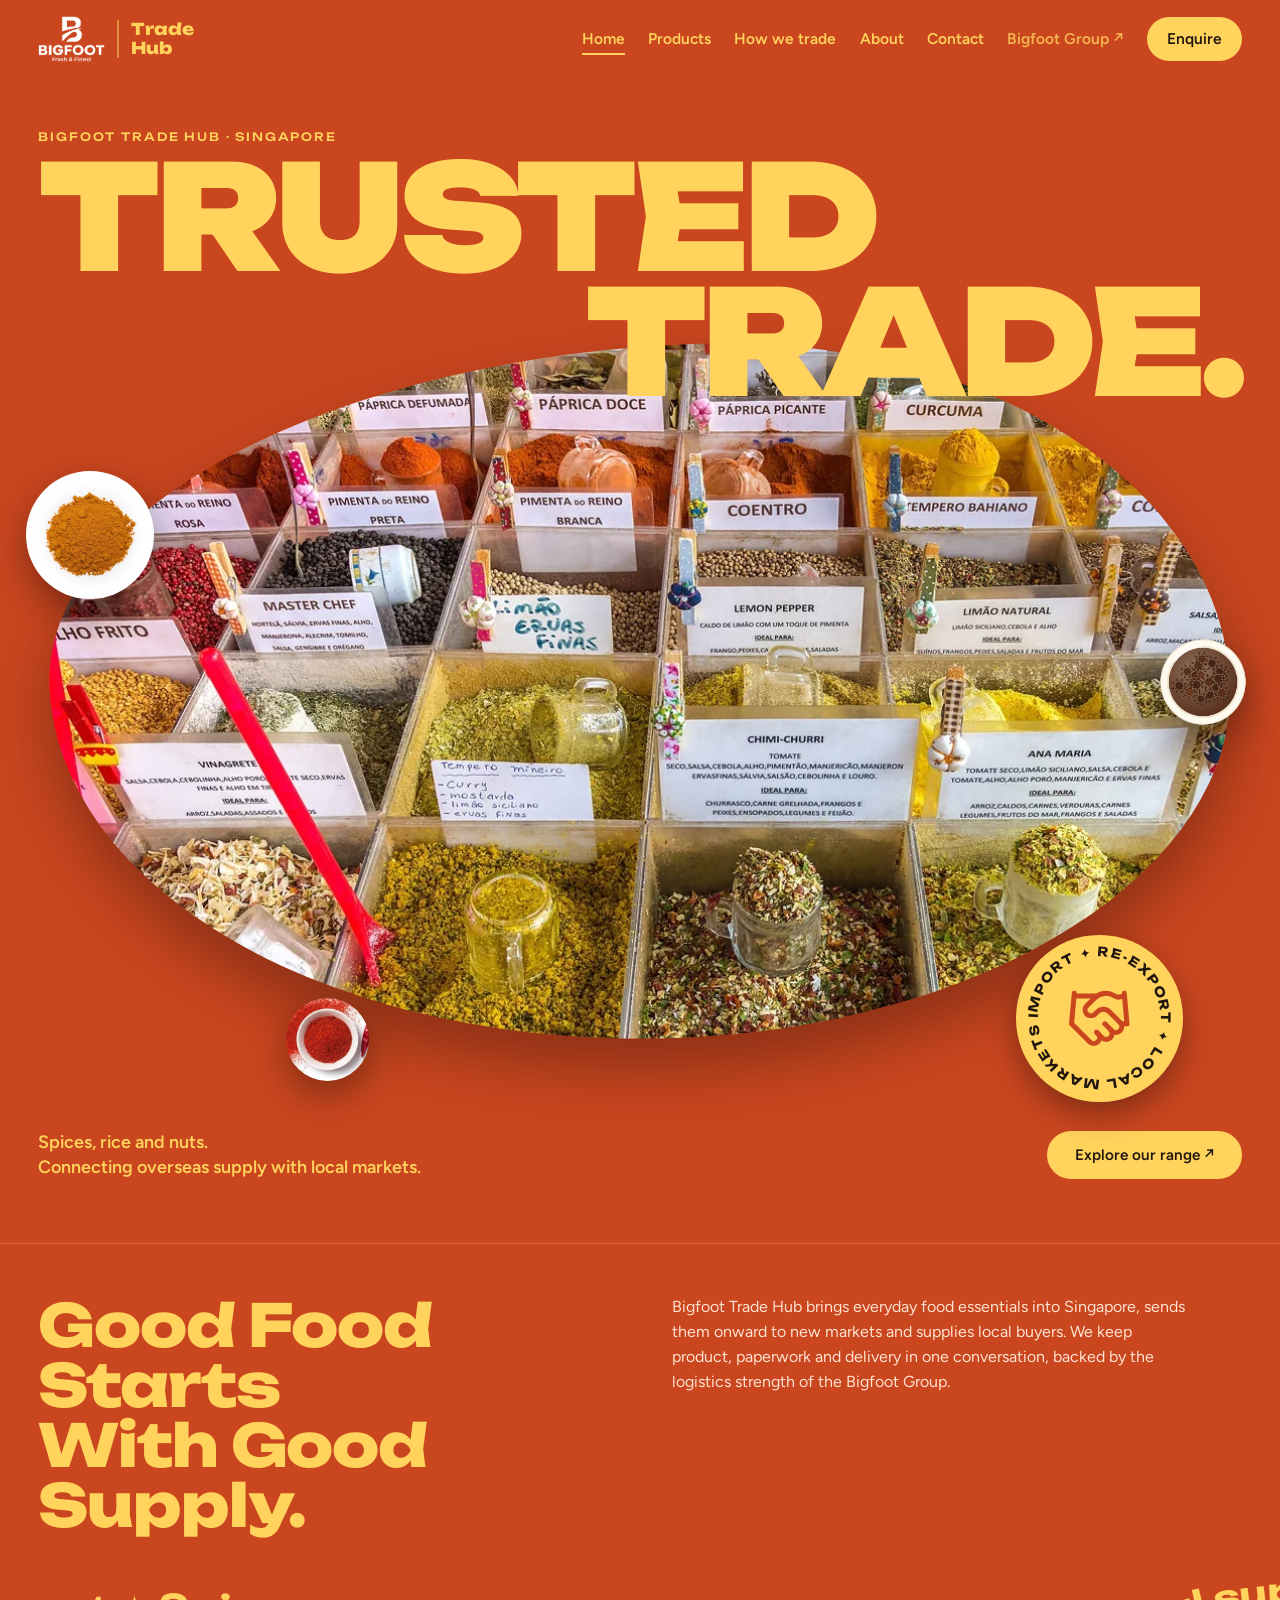
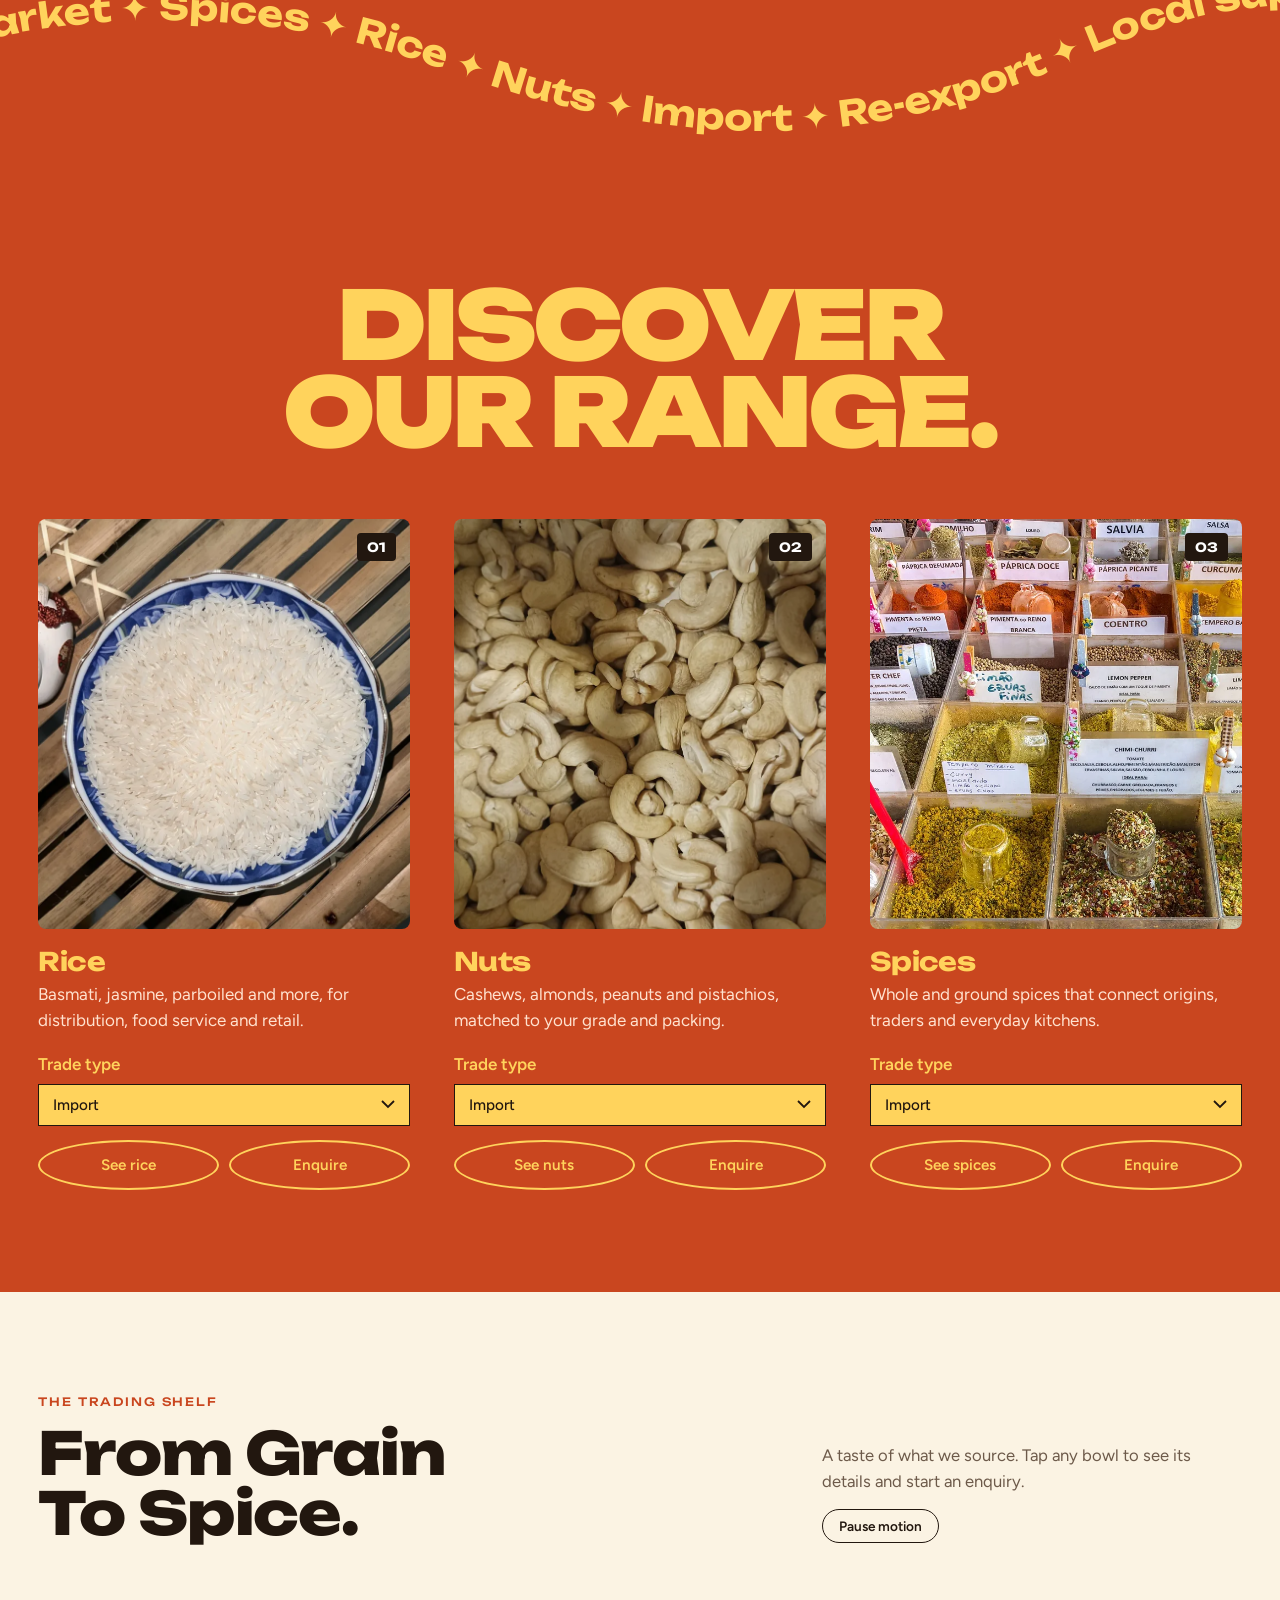
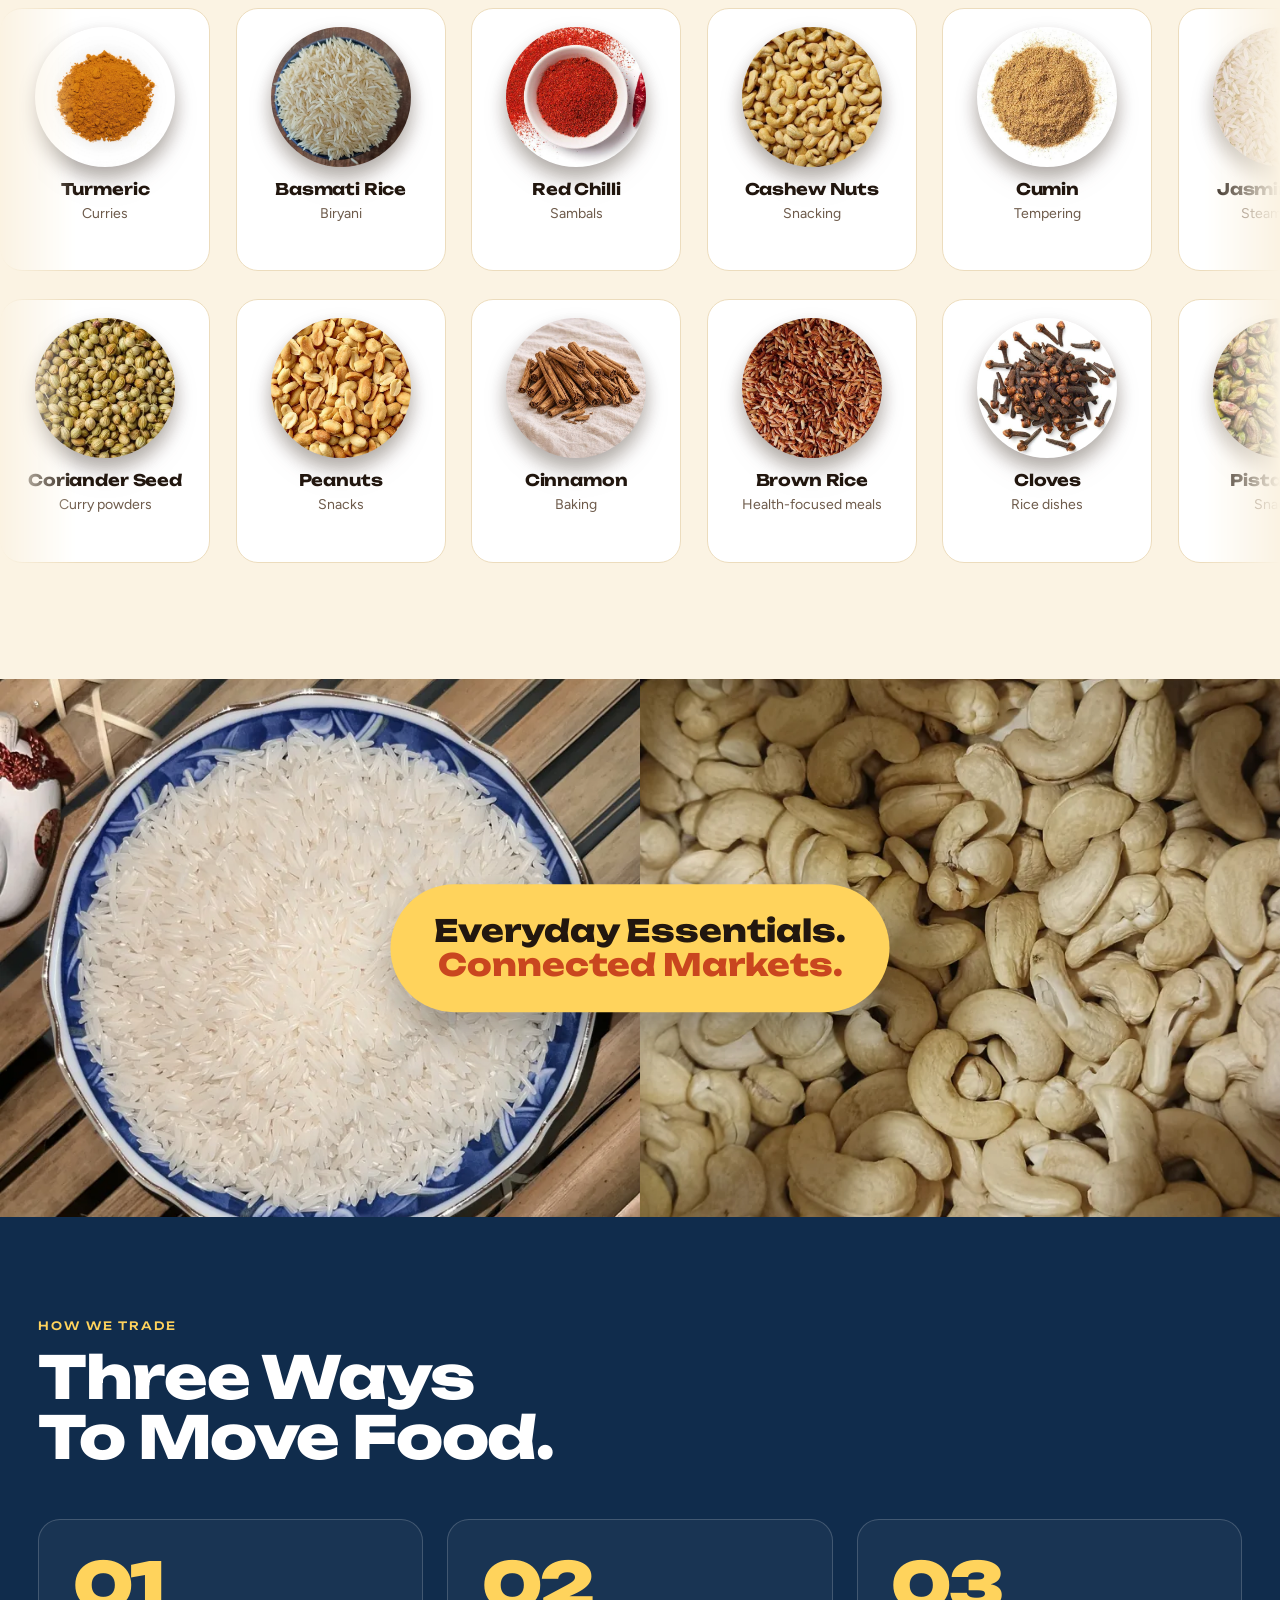
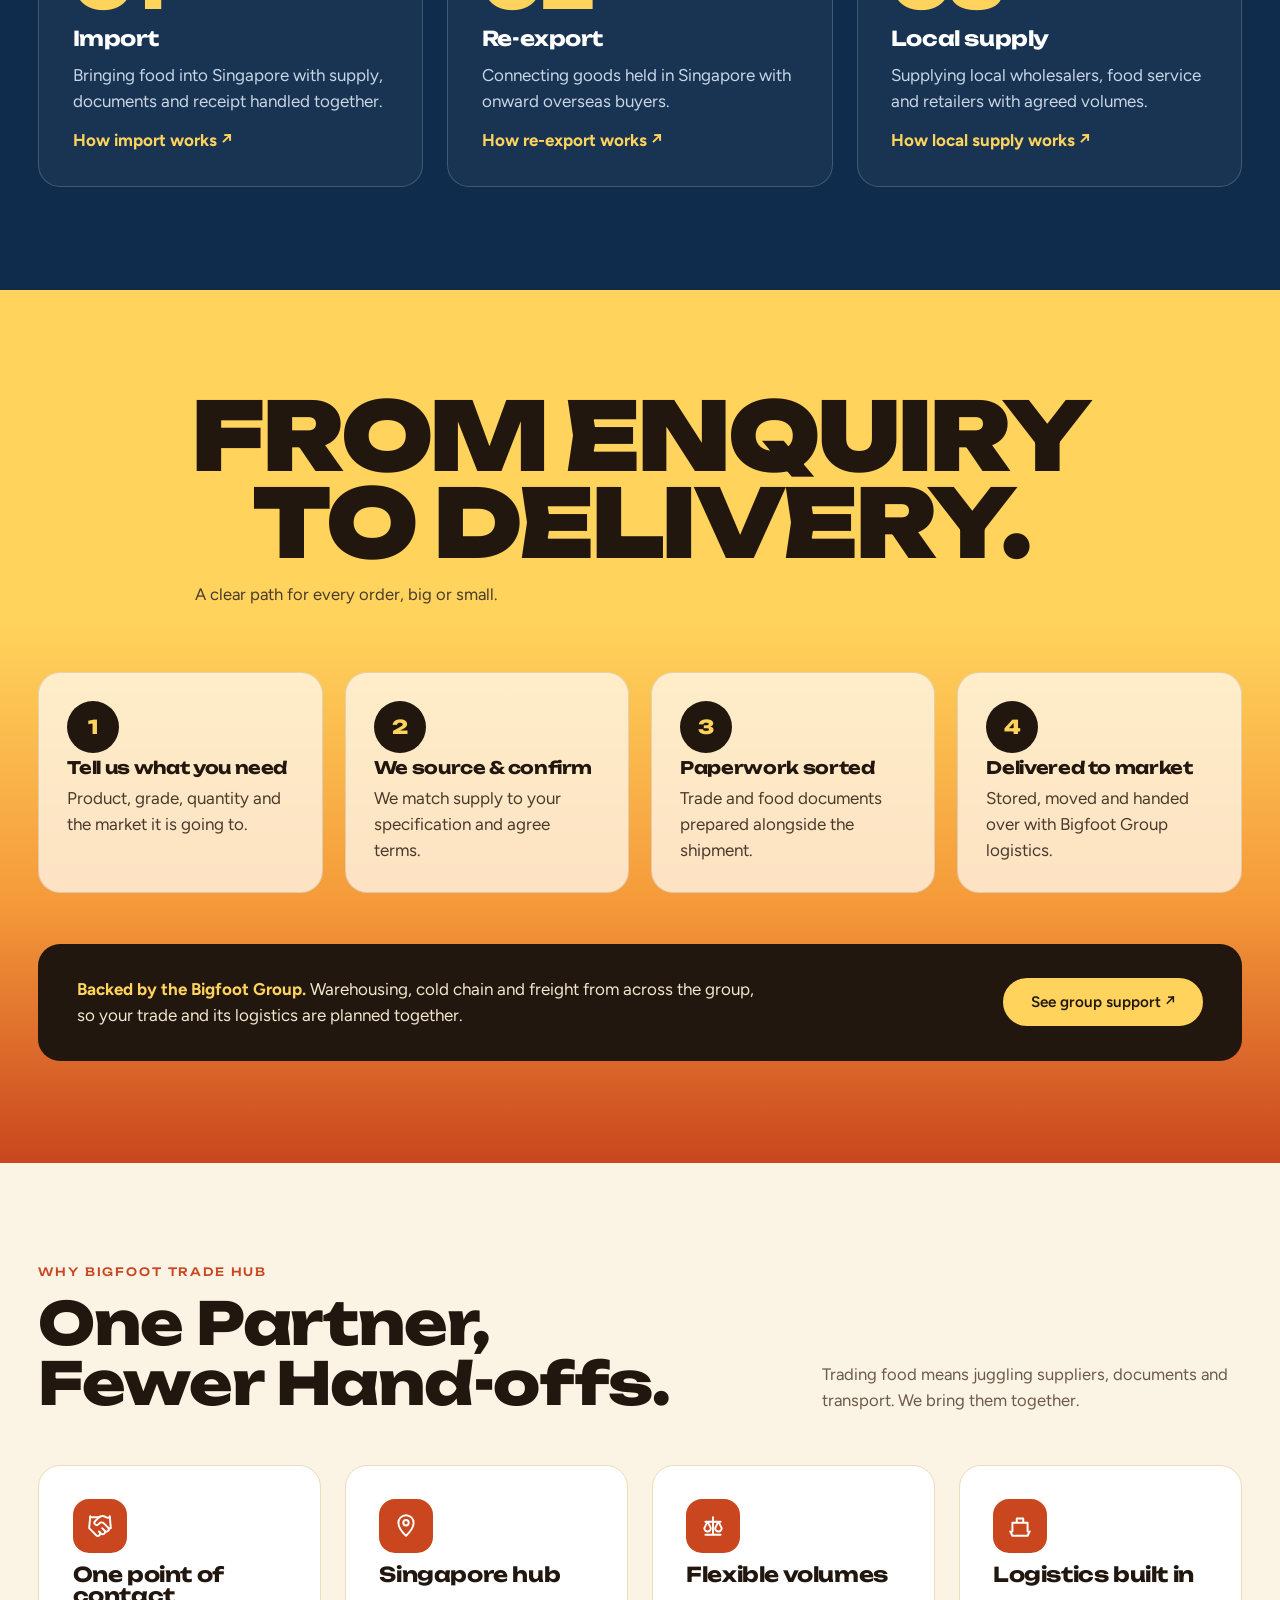
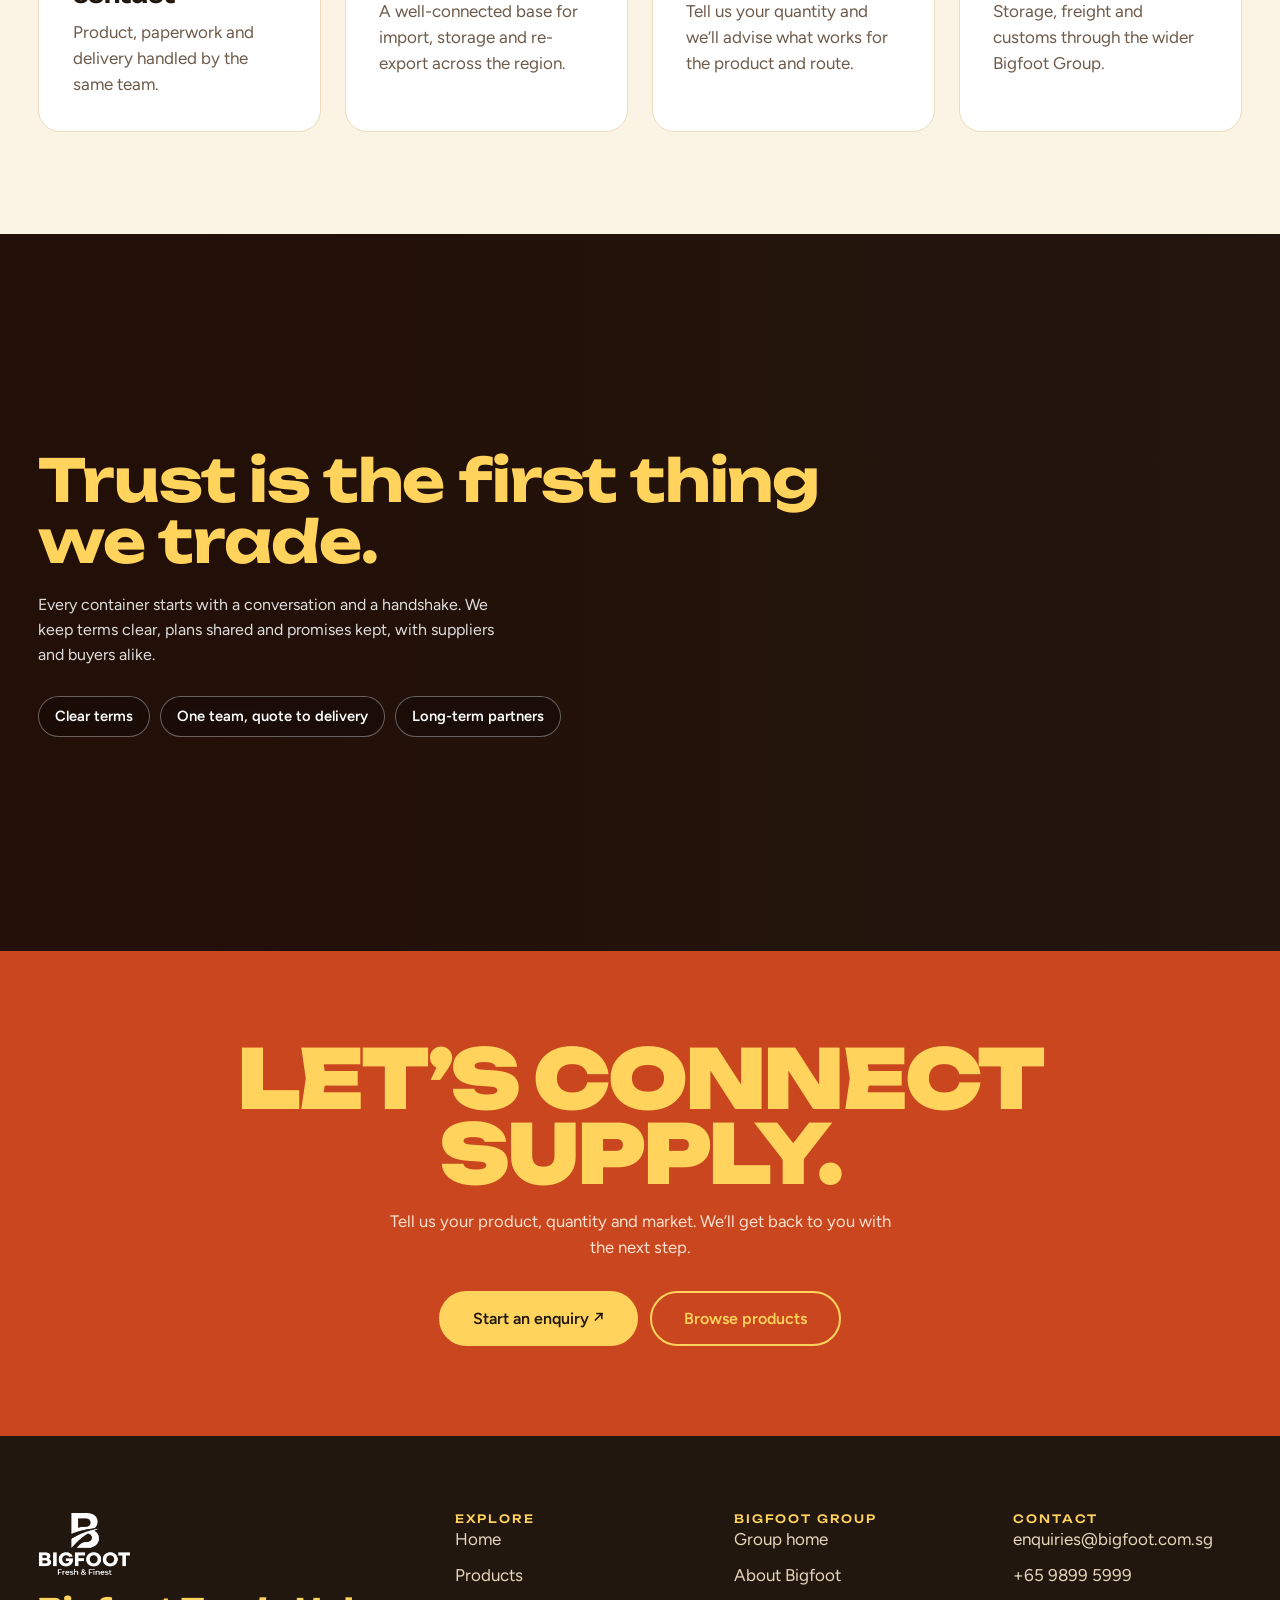
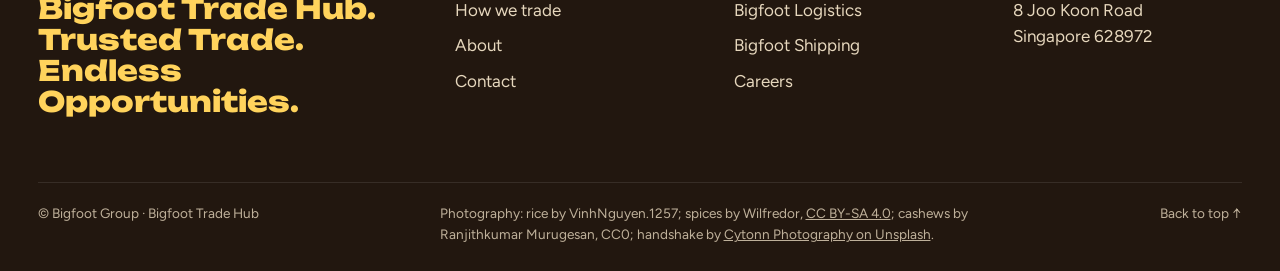
==== commit c9f2c4a1: "Add files via upload" ====
--- a/bigfoot-trade-paprika/bigfoot-trade-hub-paprika/index.html
+++ b/bigfoot-trade-paprika/bigfoot-trade-hub-paprika/index.html
@@ -17,7 +17,7 @@
 <a class="skip" href="#main">Skip to content</a>
 <header class="top" data-top>
   <div class="wrap top-in">
-    <a class="brand" href="index.html" aria-label="Bigfoot Trade Hub home"><img src="img/logo-white.png" alt="Bigfoot" width="300" height="191"><span>Trade<br>Hub</span></a>
+    <a class="brand" href="index.html" aria-label="Bigfoot Trade Hub home"><img src="img/logo-white.png" alt="Bigfoot" width="300" height="208"><span>Trade<br>Hub</span></a>
     <button class="menu-btn" type="button" aria-expanded="false" aria-controls="nav" aria-label="Open menu"><span></span><span></span></button>
     <nav id="nav" aria-label="Main"><a href="index.html" aria-current="page">Home</a><a href="products.html">Products</a><a href="services.html">How we trade</a><a href="about.html">About</a><a href="contact.html">Contact</a><a href="https://randomer328.github.io/bigFoot/phase5/index.html" class="ext">Bigfoot Group ↗</a><a href="contact.html" class="nav-cta">Enquire</a></nav>
   </div>
@@ -30,12 +30,12 @@
   </div>
   <div class="hero-stage">
     <div class="blob"><img src="img/spices.webp" alt="Colourful spices in market trays" fetchpriority="high"></div>
-    <div class="float f1" aria-hidden="true"><img src="img/bowls/turmeric.webp" alt=""></div>
-    <div class="float f2" aria-hidden="true"><img src="img/bowls/anise.webp" alt=""></div>
-    <div class="float f3" aria-hidden="true"><img src="img/bowls/chilli.webp" alt=""></div>
+    <div class="float f1" aria-hidden="true"><img class="sp" src="img/spices/turmeric.jpg" alt=""  onerror="var e=['png','webp','jpeg'],i=+(this.dataset.i||0);if(i<e.length){this.dataset.i=i+1;this.src='img/spices/turmeric.'+e[i]}else{this.onerror=null;this.classList.remove('sp');this.src='img/bowls/turmeric.webp'}"></div>
+    <div class="float f2" aria-hidden="true"><img class="sp" src="img/spices/anise.jpg" alt=""  onerror="var e=['png','webp','jpeg'],i=+(this.dataset.i||0);if(i<e.length){this.dataset.i=i+1;this.src='img/spices/anise.'+e[i]}else{this.onerror=null;this.classList.remove('sp');this.src='img/bowls/anise.webp'}"></div>
+    <div class="float f3" aria-hidden="true"><img class="sp" src="img/spices/chilli.jpg" alt=""  onerror="var e=['png','webp','jpeg'],i=+(this.dataset.i||0);if(i<e.length){this.dataset.i=i+1;this.src='img/spices/chilli.'+e[i]}else{this.onerror=null;this.classList.remove('sp');this.src='img/bowls/chilli.webp'}"></div>
     <div class="badge" aria-hidden="true">
-      <svg viewBox="0 0 200 200"><defs><path id="circ" d="M100 100m-74 0a74 74 0 1 1 148 0a74 74 0 1 1-148 0"/></defs><text><textPath href="#circ">IMPORT ✦ RE-EXPORT ✦ LOCAL MARKETS ✦ </textPath></text></svg>
-      <b>HUB</b>
+      <svg class="ring" viewBox="0 0 200 200"><defs><path id="circ" d="M100 100m-74 0a74 74 0 1 1 148 0a74 74 0 1 1-148 0"/></defs><text><textPath href="#circ">IMPORT ✦ RE-EXPORT ✦ LOCAL MARKETS ✦ </textPath></text></svg>
+      <span class="badge-ico"><svg viewBox="0 0 24 24" fill="none" stroke="currentColor" stroke-width="1.8" stroke-linecap="round" stroke-linejoin="round"><path d="m11 17 2 2a1 1 0 1 0 3-3"/><path d="m14 14 2.5 2.5a1 1 0 1 0 3-3l-3.88-3.88a3 3 0 0 0-4.24 0l-.88.88a1 1 0 1 1-3-3l2.81-2.81a5.79 5.79 0 0 1 7.06-.87l.47.28a2 2 0 0 0 1.42.25L21 4"/><path d="m21 3 1 11h-2"/><path d="M3 3 2 14l6.5 6.5a1 1 0 1 0 3-3"/><path d="M3 4h8"/></svg></span>
     </div>
   </div>
   <div class="wrap hero-foot">
@@ -85,8 +85,8 @@
     <div><p class="lead">A taste of what we source. Tap any bowl to see its details and start an enquiry.</p>
     <button type="button" class="pause" data-pause aria-pressed="false">Pause motion</button></div>
   </div>
-  <div class="shelf-row"><div class="shelf-track"><a class="bowl-card" href="products.html#turmeric"><img src="img/bowls/turmeric.webp" alt="" loading="lazy"><strong>Turmeric</strong><span>Curries</span><em>View details ↗</em></a><a class="bowl-card" href="products.html#basmati"><img src="img/bowls/basmati.webp" alt="" loading="lazy"><strong>Basmati Rice</strong><span>Biryani</span><em>View details ↗</em></a><a class="bowl-card" href="products.html#chilli"><img src="img/bowls/chilli.webp" alt="" loading="lazy"><strong>Red Chilli</strong><span>Sambals</span><em>View details ↗</em></a><a class="bowl-card" href="products.html#cashew"><img src="img/bowls/cashew.webp" alt="" loading="lazy"><strong>Cashew Nuts</strong><span>Snacking</span><em>View details ↗</em></a><a class="bowl-card" href="products.html#cumin"><img src="img/bowls/cumin.webp" alt="" loading="lazy"><strong>Cumin</strong><span>Tempering</span><em>View details ↗</em></a><a class="bowl-card" href="products.html#jasmine"><img src="img/bowls/jasmine.webp" alt="" loading="lazy"><strong>Jasmine Rice</strong><span>Steamed rice</span><em>View details ↗</em></a><a class="bowl-card" href="products.html#pepper"><img src="img/bowls/pepper.webp" alt="" loading="lazy"><strong>Black Pepper</strong><span>Seasoning</span><em>View details ↗</em></a><a class="bowl-card" href="products.html#almond"><img src="img/bowls/almond.webp" alt="" loading="lazy"><strong>Almonds</strong><span>Snacks</span><em>View details ↗</em></a><a class="bowl-card" href="products.html#cardamom"><img src="img/bowls/cardamom.webp" alt="" loading="lazy"><strong>Green Cardamom</strong><span>Tea</span><em>View details ↗</em></a><a class="bowl-card" href="products.html#parboiled"><img src="img/bowls/parboiled.webp" alt="" loading="lazy"><strong>Parboiled Rice</strong><span>Catering</span><em>View details ↗</em></a><a class="bowl-card" href="products.html#turmeric" aria-hidden="true" tabindex="-1"><img src="img/bowls/turmeric.webp" alt="" loading="lazy"><strong>Turmeric</strong><span>Curries</span><em>View details ↗</em></a><a class="bowl-card" href="products.html#basmati" aria-hidden="true" tabindex="-1"><img src="img/bowls/basmati.webp" alt="" loading="lazy"><strong>Basmati Rice</strong><span>Biryani</span><em>View details ↗</em></a><a class="bowl-card" href="products.html#chilli" aria-hidden="true" tabindex="-1"><img src="img/bowls/chilli.webp" alt="" loading="lazy"><strong>Red Chilli</strong><span>Sambals</span><em>View details ↗</em></a><a class="bowl-card" href="products.html#cashew" aria-hidden="true" tabindex="-1"><img src="img/bowls/cashew.webp" alt="" loading="lazy"><strong>Cashew Nuts</strong><span>Snacking</span><em>View details ↗</em></a><a class="bowl-card" href="products.html#cumin" aria-hidden="true" tabindex="-1"><img src="img/bowls/cumin.webp" alt="" loading="lazy"><strong>Cumin</strong><span>Tempering</span><em>View details ↗</em></a><a class="bowl-card" href="products.html#jasmine" aria-hidden="true" tabindex="-1"><img src="img/bowls/jasmine.webp" alt="" loading="lazy"><strong>Jasmine Rice</strong><span>Steamed rice</span><em>View details ↗</em></a><a class="bowl-card" href="products.html#pepper" aria-hidden="true" tabindex="-1"><img src="img/bowls/pepper.webp" alt="" loading="lazy"><strong>Black Pepper</strong><span>Seasoning</span><em>View details ↗</em></a><a class="bowl-card" href="products.html#almond" aria-hidden="true" tabindex="-1"><img src="img/bowls/almond.webp" alt="" loading="lazy"><strong>Almonds</strong><span>Snacks</span><em>View details ↗</em></a><a class="bowl-card" href="products.html#cardamom" aria-hidden="true" tabindex="-1"><img src="img/bowls/cardamom.webp" alt="" loading="lazy"><strong>Green Cardamom</strong><span>Tea</span><em>View details ↗</em></a><a class="bowl-card" href="products.html#parboiled" aria-hidden="true" tabindex="-1"><img src="img/bowls/parboiled.webp" alt="" loading="lazy"><strong>Parboiled Rice</strong><span>Catering</span><em>View details ↗</em></a><a class="bowl-card" href="products.html#turmeric" aria-hidden="true" tabindex="-1"><img src="img/bowls/turmeric.webp" alt="" loading="lazy"><strong>Turmeric</strong><span>Curries</span><em>View details ↗</em></a><a class="bowl-card" href="products.html#basmati" aria-hidden="true" tabindex="-1"><img src="img/bowls/basmati.webp" alt="" loading="lazy"><strong>Basmati Rice</strong><span>Biryani</span><em>View details ↗</em></a><a class="bowl-card" href="products.html#chilli" aria-hidden="true" tabindex="-1"><img src="img/bowls/chilli.webp" alt="" loading="lazy"><strong>Red Chilli</strong><span>Sambals</span><em>View details ↗</em></a><a class="bowl-card" href="products.html#cashew" aria-hidden="true" tabindex="-1"><img src="img/bowls/cashew.webp" alt="" loading="lazy"><strong>Cashew Nuts</strong><span>Snacking</span><em>View details ↗</em></a><a class="bowl-card" href="products.html#cumin" aria-hidden="true" tabindex="-1"><img src="img/bowls/cumin.webp" alt="" loading="lazy"><strong>Cumin</strong><span>Tempering</span><em>View details ↗</em></a><a class="bowl-card" href="products.html#jasmine" aria-hidden="true" tabindex="-1"><img src="img/bowls/jasmine.webp" alt="" loading="lazy"><strong>Jasmine Rice</strong><span>Steamed rice</span><em>View details ↗</em></a><a class="bowl-card" href="products.html#pepper" aria-hidden="true" tabindex="-1"><img src="img/bowls/pepper.webp" alt="" loading="lazy"><strong>Black Pepper</strong><span>Seasoning</span><em>View details ↗</em></a><a class="bowl-card" href="products.html#almond" aria-hidden="true" tabindex="-1"><img src="img/bowls/almond.webp" alt="" loading="lazy"><strong>Almonds</strong><span>Snacks</span><em>View details ↗</em></a><a class="bowl-card" href="products.html#cardamom" aria-hidden="true" tabindex="-1"><img src="img/bowls/cardamom.webp" alt="" loading="lazy"><strong>Green Cardamom</strong><span>Tea</span><em>View details ↗</em></a><a class="bowl-card" href="products.html#parboiled" aria-hidden="true" tabindex="-1"><img src="img/bowls/parboiled.webp" alt="" loading="lazy"><strong>Parboiled Rice</strong><span>Catering</span><em>View details ↗</em></a></div></div>
-  <div class="shelf-row rev"><div class="shelf-track"><a class="bowl-card" href="products.html#coriander"><img src="img/bowls/coriander.webp" alt="" loading="lazy"><strong>Coriander Seed</strong><span>Curry powders</span><em>View details ↗</em></a><a class="bowl-card" href="products.html#peanut"><img src="img/bowls/peanut.webp" alt="" loading="lazy"><strong>Peanuts</strong><span>Snacks</span><em>View details ↗</em></a><a class="bowl-card" href="products.html#cinnamon"><img src="img/bowls/cinnamon.webp" alt="" loading="lazy"><strong>Cinnamon</strong><span>Baking</span><em>View details ↗</em></a><a class="bowl-card" href="products.html#brown-rice"><img src="img/bowls/brown-rice.webp" alt="" loading="lazy"><strong>Brown Rice</strong><span>Health-focused meals</span><em>View details ↗</em></a><a class="bowl-card" href="products.html#cloves"><img src="img/bowls/cloves.webp" alt="" loading="lazy"><strong>Cloves</strong><span>Rice dishes</span><em>View details ↗</em></a><a class="bowl-card" href="products.html#pistachio"><img src="img/bowls/pistachio.webp" alt="" loading="lazy"><strong>Pistachios</strong><span>Snacking</span><em>View details ↗</em></a><a class="bowl-card" href="products.html#anise"><img src="img/bowls/anise.webp" alt="" loading="lazy"><strong>Star Anise</strong><span>Broths</span><em>View details ↗</em></a><a class="bowl-card" href="products.html#fennel"><img src="img/bowls/fennel.webp" alt="" loading="lazy"><strong>Fennel Seed</strong><span>Spice blends</span><em>View details ↗</em></a><a class="bowl-card" href="products.html#mustard"><img src="img/bowls/mustard.webp" alt="" loading="lazy"><strong>Mustard Seed</strong><span>Tempering</span><em>View details ↗</em></a><a class="bowl-card" href="products.html#paprika"><img src="img/bowls/paprika.webp" alt="" loading="lazy"><strong>Paprika</strong><span>Rubs</span><em>View details ↗</em></a><a class="bowl-card" href="products.html#coriander" aria-hidden="true" tabindex="-1"><img src="img/bowls/coriander.webp" alt="" loading="lazy"><strong>Coriander Seed</strong><span>Curry powders</span><em>View details ↗</em></a><a class="bowl-card" href="products.html#peanut" aria-hidden="true" tabindex="-1"><img src="img/bowls/peanut.webp" alt="" loading="lazy"><strong>Peanuts</strong><span>Snacks</span><em>View details ↗</em></a><a class="bowl-card" href="products.html#cinnamon" aria-hidden="true" tabindex="-1"><img src="img/bowls/cinnamon.webp" alt="" loading="lazy"><strong>Cinnamon</strong><span>Baking</span><em>View details ↗</em></a><a class="bowl-card" href="products.html#brown-rice" aria-hidden="true" tabindex="-1"><img src="img/bowls/brown-rice.webp" alt="" loading="lazy"><strong>Brown Rice</strong><span>Health-focused meals</span><em>View details ↗</em></a><a class="bowl-card" href="products.html#cloves" aria-hidden="true" tabindex="-1"><img src="img/bowls/cloves.webp" alt="" loading="lazy"><strong>Cloves</strong><span>Rice dishes</span><em>View details ↗</em></a><a class="bowl-card" href="products.html#pistachio" aria-hidden="true" tabindex="-1"><img src="img/bowls/pistachio.webp" alt="" loading="lazy"><strong>Pistachios</strong><span>Snacking</span><em>View details ↗</em></a><a class="bowl-card" href="products.html#anise" aria-hidden="true" tabindex="-1"><img src="img/bowls/anise.webp" alt="" loading="lazy"><strong>Star Anise</strong><span>Broths</span><em>View details ↗</em></a><a class="bowl-card" href="products.html#fennel" aria-hidden="true" tabindex="-1"><img src="img/bowls/fennel.webp" alt="" loading="lazy"><strong>Fennel Seed</strong><span>Spice blends</span><em>View details ↗</em></a><a class="bowl-card" href="products.html#mustard" aria-hidden="true" tabindex="-1"><img src="img/bowls/mustard.webp" alt="" loading="lazy"><strong>Mustard Seed</strong><span>Tempering</span><em>View details ↗</em></a><a class="bowl-card" href="products.html#paprika" aria-hidden="true" tabindex="-1"><img src="img/bowls/paprika.webp" alt="" loading="lazy"><strong>Paprika</strong><span>Rubs</span><em>View details ↗</em></a><a class="bowl-card" href="products.html#coriander" aria-hidden="true" tabindex="-1"><img src="img/bowls/coriander.webp" alt="" loading="lazy"><strong>Coriander Seed</strong><span>Curry powders</span><em>View details ↗</em></a><a class="bowl-card" href="products.html#peanut" aria-hidden="true" tabindex="-1"><img src="img/bowls/peanut.webp" alt="" loading="lazy"><strong>Peanuts</strong><span>Snacks</span><em>View details ↗</em></a><a class="bowl-card" href="products.html#cinnamon" aria-hidden="true" tabindex="-1"><img src="img/bowls/cinnamon.webp" alt="" loading="lazy"><strong>Cinnamon</strong><span>Baking</span><em>View details ↗</em></a><a class="bowl-card" href="products.html#brown-rice" aria-hidden="true" tabindex="-1"><img src="img/bowls/brown-rice.webp" alt="" loading="lazy"><strong>Brown Rice</strong><span>Health-focused meals</span><em>View details ↗</em></a><a class="bowl-card" href="products.html#cloves" aria-hidden="true" tabindex="-1"><img src="img/bowls/cloves.webp" alt="" loading="lazy"><strong>Cloves</strong><span>Rice dishes</span><em>View details ↗</em></a><a class="bowl-card" href="products.html#pistachio" aria-hidden="true" tabindex="-1"><img src="img/bowls/pistachio.webp" alt="" loading="lazy"><strong>Pistachios</strong><span>Snacking</span><em>View details ↗</em></a><a class="bowl-card" href="products.html#anise" aria-hidden="true" tabindex="-1"><img src="img/bowls/anise.webp" alt="" loading="lazy"><strong>Star Anise</strong><span>Broths</span><em>View details ↗</em></a><a class="bowl-card" href="products.html#fennel" aria-hidden="true" tabindex="-1"><img src="img/bowls/fennel.webp" alt="" loading="lazy"><strong>Fennel Seed</strong><span>Spice blends</span><em>View details ↗</em></a><a class="bowl-card" href="products.html#mustard" aria-hidden="true" tabindex="-1"><img src="img/bowls/mustard.webp" alt="" loading="lazy"><strong>Mustard Seed</strong><span>Tempering</span><em>View details ↗</em></a><a class="bowl-card" href="products.html#paprika" aria-hidden="true" tabindex="-1"><img src="img/bowls/paprika.webp" alt="" loading="lazy"><strong>Paprika</strong><span>Rubs</span><em>View details ↗</em></a></div></div>
+  <div class="shelf-row"><div class="shelf-track"><a class="bowl-card" href="products.html#turmeric"><img class="sp" src="img/spices/turmeric.jpg" alt="" loading="lazy" onerror="var e=['png','webp','jpeg'],i=+(this.dataset.i||0);if(i<e.length){this.dataset.i=i+1;this.src='img/spices/turmeric.'+e[i]}else{this.onerror=null;this.classList.remove('sp');this.src='img/bowls/turmeric.webp'}"><strong>Turmeric</strong><span>Curries</span><em>View details ↗</em></a><a class="bowl-card" href="products.html#basmati"><img class="sp" src="img/spices/basmati.jpg" alt="" loading="lazy" onerror="var e=['png','webp','jpeg'],i=+(this.dataset.i||0);if(i<e.length){this.dataset.i=i+1;this.src='img/spices/basmati.'+e[i]}else{this.onerror=null;this.classList.remove('sp');this.src='img/bowls/basmati.webp'}"><strong>Basmati Rice</strong><span>Biryani</span><em>View details ↗</em></a><a class="bowl-card" href="products.html#chilli"><img class="sp" src="img/spices/chilli.jpg" alt="" loading="lazy" onerror="var e=['png','webp','jpeg'],i=+(this.dataset.i||0);if(i<e.length){this.dataset.i=i+1;this.src='img/spices/chilli.'+e[i]}else{this.onerror=null;this.classList.remove('sp');this.src='img/bowls/chilli.webp'}"><strong>Red Chilli</strong><span>Sambals</span><em>View details ↗</em></a><a class="bowl-card" href="products.html#cashew"><img class="sp" src="img/spices/cashew.jpg" alt="" loading="lazy" onerror="var e=['png','webp','jpeg'],i=+(this.dataset.i||0);if(i<e.length){this.dataset.i=i+1;this.src='img/spices/cashew.'+e[i]}else{this.onerror=null;this.classList.remove('sp');this.src='img/bowls/cashew.webp'}"><strong>Cashew Nuts</strong><span>Snacking</span><em>View details ↗</em></a><a class="bowl-card" href="products.html#cumin"><img class="sp" src="img/spices/cumin.jpg" alt="" loading="lazy" onerror="var e=['png','webp','jpeg'],i=+(this.dataset.i||0);if(i<e.length){this.dataset.i=i+1;this.src='img/spices/cumin.'+e[i]}else{this.onerror=null;this.classList.remove('sp');this.src='img/bowls/cumin.webp'}"><strong>Cumin</strong><span>Tempering</span><em>View details ↗</em></a><a class="bowl-card" href="products.html#jasmine"><img class="sp" src="img/spices/jasmine.jpg" alt="" loading="lazy" onerror="var e=['png','webp','jpeg'],i=+(this.dataset.i||0);if(i<e.length){this.dataset.i=i+1;this.src='img/spices/jasmine.'+e[i]}else{this.onerror=null;this.classList.remove('sp');this.src='img/bowls/jasmine.webp'}"><strong>Jasmine Rice</strong><span>Steamed rice</span><em>View details ↗</em></a><a class="bowl-card" href="products.html#pepper"><img class="sp" src="img/spices/pepper.jpg" alt="" loading="lazy" onerror="var e=['png','webp','jpeg'],i=+(this.dataset.i||0);if(i<e.length){this.dataset.i=i+1;this.src='img/spices/pepper.'+e[i]}else{this.onerror=null;this.classList.remove('sp');this.src='img/bowls/pepper.webp'}"><strong>Black Pepper</strong><span>Seasoning</span><em>View details ↗</em></a><a class="bowl-card" href="products.html#almond"><img class="sp" src="img/spices/almond.jpg" alt="" loading="lazy" onerror="var e=['png','webp','jpeg'],i=+(this.dataset.i||0);if(i<e.length){this.dataset.i=i+1;this.src='img/spices/almond.'+e[i]}else{this.onerror=null;this.classList.remove('sp');this.src='img/bowls/almond.webp'}"><strong>Almonds</strong><span>Snacks</span><em>View details ↗</em></a><a class="bowl-card" href="products.html#cardamom"><img class="sp" src="img/spices/cardamom.jpg" alt="" loading="lazy" onerror="var e=['png','webp','jpeg'],i=+(this.dataset.i||0);if(i<e.length){this.dataset.i=i+1;this.src='img/spices/cardamom.'+e[i]}else{this.onerror=null;this.classList.remove('sp');this.src='img/bowls/cardamom.webp'}"><strong>Green Cardamom</strong><span>Tea</span><em>View details ↗</em></a><a class="bowl-card" href="products.html#parboiled"><img class="sp" src="img/spices/parboiled.jpg" alt="" loading="lazy" onerror="var e=['png','webp','jpeg'],i=+(this.dataset.i||0);if(i<e.length){this.dataset.i=i+1;this.src='img/spices/parboiled.'+e[i]}else{this.onerror=null;this.classList.remove('sp');this.src='img/bowls/parboiled.webp'}"><strong>Parboiled Rice</strong><span>Catering</span><em>View details ↗</em></a><a class="bowl-card" href="products.html#turmeric" aria-hidden="true" tabindex="-1"><img class="sp" src="img/spices/turmeric.jpg" alt="" loading="lazy" onerror="var e=['png','webp','jpeg'],i=+(this.dataset.i||0);if(i<e.length){this.dataset.i=i+1;this.src='img/spices/turmeric.'+e[i]}else{this.onerror=null;this.classList.remove('sp');this.src='img/bowls/turmeric.webp'}"><strong>Turmeric</strong><span>Curries</span><em>View details ↗</em></a><a class="bowl-card" href="products.html#basmati" aria-hidden="true" tabindex="-1"><img class="sp" src="img/spices/basmati.jpg" alt="" loading="lazy" onerror="var e=['png','webp','jpeg'],i=+(this.dataset.i||0);if(i<e.length){this.dataset.i=i+1;this.src='img/spices/basmati.'+e[i]}else{this.onerror=null;this.classList.remove('sp');this.src='img/bowls/basmati.webp'}"><strong>Basmati Rice</strong><span>Biryani</span><em>View details ↗</em></a><a class="bowl-card" href="products.html#chilli" aria-hidden="true" tabindex="-1"><img class="sp" src="img/spices/chilli.jpg" alt="" loading="lazy" onerror="var e=['png','webp','jpeg'],i=+(this.dataset.i||0);if(i<e.length){this.dataset.i=i+1;this.src='img/spices/chilli.'+e[i]}else{this.onerror=null;this.classList.remove('sp');this.src='img/bowls/chilli.webp'}"><strong>Red Chilli</strong><span>Sambals</span><em>View details ↗</em></a><a class="bowl-card" href="products.html#cashew" aria-hidden="true" tabindex="-1"><img class="sp" src="img/spices/cashew.jpg" alt="" loading="lazy" onerror="var e=['png','webp','jpeg'],i=+(this.dataset.i||0);if(i<e.length){this.dataset.i=i+1;this.src='img/spices/cashew.'+e[i]}else{this.onerror=null;this.classList.remove('sp');this.src='img/bowls/cashew.webp'}"><strong>Cashew Nuts</strong><span>Snacking</span><em>View details ↗</em></a><a class="bowl-card" href="products.html#cumin" aria-hidden="true" tabindex="-1"><img class="sp" src="img/spices/cumin.jpg" alt="" loading="lazy" onerror="var e=['png','webp','jpeg'],i=+(this.dataset.i||0);if(i<e.length){this.dataset.i=i+1;this.src='img/spices/cumin.'+e[i]}else{this.onerror=null;this.classList.remove('sp');this.src='img/bowls/cumin.webp'}"><strong>Cumin</strong><span>Tempering</span><em>View details ↗</em></a><a class="bowl-card" href="products.html#jasmine" aria-hidden="true" tabindex="-1"><img class="sp" src="img/spices/jasmine.jpg" alt="" loading="lazy" onerror="var e=['png','webp','jpeg'],i=+(this.dataset.i||0);if(i<e.length){this.dataset.i=i+1;this.src='img/spices/jasmine.'+e[i]}else{this.onerror=null;this.classList.remove('sp');this.src='img/bowls/jasmine.webp'}"><strong>Jasmine Rice</strong><span>Steamed rice</span><em>View details ↗</em></a><a class="bowl-card" href="products.html#pepper" aria-hidden="true" tabindex="-1"><img class="sp" src="img/spices/pepper.jpg" alt="" loading="lazy" onerror="var e=['png','webp','jpeg'],i=+(this.dataset.i||0);if(i<e.length){this.dataset.i=i+1;this.src='img/spices/pepper.'+e[i]}else{this.onerror=null;this.classList.remove('sp');this.src='img/bowls/pepper.webp'}"><strong>Black Pepper</strong><span>Seasoning</span><em>View details ↗</em></a><a class="bowl-card" href="products.html#almond" aria-hidden="true" tabindex="-1"><img class="sp" src="img/spices/almond.jpg" alt="" loading="lazy" onerror="var e=['png','webp','jpeg'],i=+(this.dataset.i||0);if(i<e.length){this.dataset.i=i+1;this.src='img/spices/almond.'+e[i]}else{this.onerror=null;this.classList.remove('sp');this.src='img/bowls/almond.webp'}"><strong>Almonds</strong><span>Snacks</span><em>View details ↗</em></a><a class="bowl-card" href="products.html#cardamom" aria-hidden="true" tabindex="-1"><img class="sp" src="img/spices/cardamom.jpg" alt="" loading="lazy" onerror="var e=['png','webp','jpeg'],i=+(this.dataset.i||0);if(i<e.length){this.dataset.i=i+1;this.src='img/spices/cardamom.'+e[i]}else{this.onerror=null;this.classList.remove('sp');this.src='img/bowls/cardamom.webp'}"><strong>Green Cardamom</strong><span>Tea</span><em>View details ↗</em></a><a class="bowl-card" href="products.html#parboiled" aria-hidden="true" tabindex="-1"><img class="sp" src="img/spices/parboiled.jpg" alt="" loading="lazy" onerror="var e=['png','webp','jpeg'],i=+(this.dataset.i||0);if(i<e.length){this.dataset.i=i+1;this.src='img/spices/parboiled.'+e[i]}else{this.onerror=null;this.classList.remove('sp');this.src='img/bowls/parboiled.webp'}"><strong>Parboiled Rice</strong><span>Catering</span><em>View details ↗</em></a><a class="bowl-card" href="products.html#turmeric" aria-hidden="true" tabindex="-1"><img class="sp" src="img/spices/turmeric.jpg" alt="" loading="lazy" onerror="var e=['png','webp','jpeg'],i=+(this.dataset.i||0);if(i<e.length){this.dataset.i=i+1;this.src='img/spices/turmeric.'+e[i]}else{this.onerror=null;this.classList.remove('sp');this.src='img/bowls/turmeric.webp'}"><strong>Turmeric</strong><span>Curries</span><em>View details ↗</em></a><a class="bowl-card" href="products.html#basmati" aria-hidden="true" tabindex="-1"><img class="sp" src="img/spices/basmati.jpg" alt="" loading="lazy" onerror="var e=['png','webp','jpeg'],i=+(this.dataset.i||0);if(i<e.length){this.dataset.i=i+1;this.src='img/spices/basmati.'+e[i]}else{this.onerror=null;this.classList.remove('sp');this.src='img/bowls/basmati.webp'}"><strong>Basmati Rice</strong><span>Biryani</span><em>View details ↗</em></a><a class="bowl-card" href="products.html#chilli" aria-hidden="true" tabindex="-1"><img class="sp" src="img/spices/chilli.jpg" alt="" loading="lazy" onerror="var e=['png','webp','jpeg'],i=+(this.dataset.i||0);if(i<e.length){this.dataset.i=i+1;this.src='img/spices/chilli.'+e[i]}else{this.onerror=null;this.classList.remove('sp');this.src='img/bowls/chilli.webp'}"><strong>Red Chilli</strong><span>Sambals</span><em>View details ↗</em></a><a class="bowl-card" href="products.html#cashew" aria-hidden="true" tabindex="-1"><img class="sp" src="img/spices/cashew.jpg" alt="" loading="lazy" onerror="var e=['png','webp','jpeg'],i=+(this.dataset.i||0);if(i<e.length){this.dataset.i=i+1;this.src='img/spices/cashew.'+e[i]}else{this.onerror=null;this.classList.remove('sp');this.src='img/bowls/cashew.webp'}"><strong>Cashew Nuts</strong><span>Snacking</span><em>View details ↗</em></a><a class="bowl-card" href="products.html#cumin" aria-hidden="true" tabindex="-1"><img class="sp" src="img/spices/cumin.jpg" alt="" loading="lazy" onerror="var e=['png','webp','jpeg'],i=+(this.dataset.i||0);if(i<e.length){this.dataset.i=i+1;this.src='img/spices/cumin.'+e[i]}else{this.onerror=null;this.classList.remove('sp');this.src='img/bowls/cumin.webp'}"><strong>Cumin</strong><span>Tempering</span><em>View details ↗</em></a><a class="bowl-card" href="products.html#jasmine" aria-hidden="true" tabindex="-1"><img class="sp" src="img/spices/jasmine.jpg" alt="" loading="lazy" onerror="var e=['png','webp','jpeg'],i=+(this.dataset.i||0);if(i<e.length){this.dataset.i=i+1;this.src='img/spices/jasmine.'+e[i]}else{this.onerror=null;this.classList.remove('sp');this.src='img/bowls/jasmine.webp'}"><strong>Jasmine Rice</strong><span>Steamed rice</span><em>View details ↗</em></a><a class="bowl-card" href="products.html#pepper" aria-hidden="true" tabindex="-1"><img class="sp" src="img/spices/pepper.jpg" alt="" loading="lazy" onerror="var e=['png','webp','jpeg'],i=+(this.dataset.i||0);if(i<e.length){this.dataset.i=i+1;this.src='img/spices/pepper.'+e[i]}else{this.onerror=null;this.classList.remove('sp');this.src='img/bowls/pepper.webp'}"><strong>Black Pepper</strong><span>Seasoning</span><em>View details ↗</em></a><a class="bowl-card" href="products.html#almond" aria-hidden="true" tabindex="-1"><img class="sp" src="img/spices/almond.jpg" alt="" loading="lazy" onerror="var e=['png','webp','jpeg'],i=+(this.dataset.i||0);if(i<e.length){this.dataset.i=i+1;this.src='img/spices/almond.'+e[i]}else{this.onerror=null;this.classList.remove('sp');this.src='img/bowls/almond.webp'}"><strong>Almonds</strong><span>Snacks</span><em>View details ↗</em></a><a class="bowl-card" href="products.html#cardamom" aria-hidden="true" tabindex="-1"><img class="sp" src="img/spices/cardamom.jpg" alt="" loading="lazy" onerror="var e=['png','webp','jpeg'],i=+(this.dataset.i||0);if(i<e.length){this.dataset.i=i+1;this.src='img/spices/cardamom.'+e[i]}else{this.onerror=null;this.classList.remove('sp');this.src='img/bowls/cardamom.webp'}"><strong>Green Cardamom</strong><span>Tea</span><em>View details ↗</em></a><a class="bowl-card" href="products.html#parboiled" aria-hidden="true" tabindex="-1"><img class="sp" src="img/spices/parboiled.jpg" alt="" loading="lazy" onerror="var e=['png','webp','jpeg'],i=+(this.dataset.i||0);if(i<e.length){this.dataset.i=i+1;this.src='img/spices/parboiled.'+e[i]}else{this.onerror=null;this.classList.remove('sp');this.src='img/bowls/parboiled.webp'}"><strong>Parboiled Rice</strong><span>Catering</span><em>View details ↗</em></a></div></div>
+  <div class="shelf-row rev"><div class="shelf-track"><a class="bowl-card" href="products.html#coriander"><img class="sp" src="img/spices/coriander.jpg" alt="" loading="lazy" onerror="var e=['png','webp','jpeg'],i=+(this.dataset.i||0);if(i<e.length){this.dataset.i=i+1;this.src='img/spices/coriander.'+e[i]}else{this.onerror=null;this.classList.remove('sp');this.src='img/bowls/coriander.webp'}"><strong>Coriander Seed</strong><span>Curry powders</span><em>View details ↗</em></a><a class="bowl-card" href="products.html#peanut"><img class="sp" src="img/spices/peanut.jpg" alt="" loading="lazy" onerror="var e=['png','webp','jpeg'],i=+(this.dataset.i||0);if(i<e.length){this.dataset.i=i+1;this.src='img/spices/peanut.'+e[i]}else{this.onerror=null;this.classList.remove('sp');this.src='img/bowls/peanut.webp'}"><strong>Peanuts</strong><span>Snacks</span><em>View details ↗</em></a><a class="bowl-card" href="products.html#cinnamon"><img class="sp" src="img/spices/cinnamon.jpg" alt="" loading="lazy" onerror="var e=['png','webp','jpeg'],i=+(this.dataset.i||0);if(i<e.length){this.dataset.i=i+1;this.src='img/spices/cinnamon.'+e[i]}else{this.onerror=null;this.classList.remove('sp');this.src='img/bowls/cinnamon.webp'}"><strong>Cinnamon</strong><span>Baking</span><em>View details ↗</em></a><a class="bowl-card" href="products.html#brown-rice"><img class="sp" src="img/spices/brown-rice.jpg" alt="" loading="lazy" onerror="var e=['png','webp','jpeg'],i=+(this.dataset.i||0);if(i<e.length){this.dataset.i=i+1;this.src='img/spices/brown-rice.'+e[i]}else{this.onerror=null;this.classList.remove('sp');this.src='img/bowls/brown-rice.webp'}"><strong>Brown Rice</strong><span>Health-focused meals</span><em>View details ↗</em></a><a class="bowl-card" href="products.html#cloves"><img class="sp" src="img/spices/cloves.jpg" alt="" loading="lazy" onerror="var e=['png','webp','jpeg'],i=+(this.dataset.i||0);if(i<e.length){this.dataset.i=i+1;this.src='img/spices/cloves.'+e[i]}else{this.onerror=null;this.classList.remove('sp');this.src='img/bowls/cloves.webp'}"><strong>Cloves</strong><span>Rice dishes</span><em>View details ↗</em></a><a class="bowl-card" href="products.html#pistachio"><img class="sp" src="img/spices/pistachio.jpg" alt="" loading="lazy" onerror="var e=['png','webp','jpeg'],i=+(this.dataset.i||0);if(i<e.length){this.dataset.i=i+1;this.src='img/spices/pistachio.'+e[i]}else{this.onerror=null;this.classList.remove('sp');this.src='img/bowls/pistachio.webp'}"><strong>Pistachios</strong><span>Snacking</span><em>View details ↗</em></a><a class="bowl-card" href="products.html#anise"><img class="sp" src="img/spices/anise.jpg" alt="" loading="lazy" onerror="var e=['png','webp','jpeg'],i=+(this.dataset.i||0);if(i<e.length){this.dataset.i=i+1;this.src='img/spices/anise.'+e[i]}else{this.onerror=null;this.classList.remove('sp');this.src='img/bowls/anise.webp'}"><strong>Star Anise</strong><span>Broths</span><em>View details ↗</em></a><a class="bowl-card" href="products.html#fennel"><img class="sp" src="img/spices/fennel.jpg" alt="" loading="lazy" onerror="var e=['png','webp','jpeg'],i=+(this.dataset.i||0);if(i<e.length){this.dataset.i=i+1;this.src='img/spices/fennel.'+e[i]}else{this.onerror=null;this.classList.remove('sp');this.src='img/bowls/fennel.webp'}"><strong>Fennel Seed</strong><span>Spice blends</span><em>View details ↗</em></a><a class="bowl-card" href="products.html#mustard"><img class="sp" src="img/spices/mustard.jpg" alt="" loading="lazy" onerror="var e=['png','webp','jpeg'],i=+(this.dataset.i||0);if(i<e.length){this.dataset.i=i+1;this.src='img/spices/mustard.'+e[i]}else{this.onerror=null;this.classList.remove('sp');this.src='img/bowls/mustard.webp'}"><strong>Mustard Seed</strong><span>Tempering</span><em>View details ↗</em></a><a class="bowl-card" href="products.html#paprika"><img class="sp" src="img/spices/paprika.jpg" alt="" loading="lazy" onerror="var e=['png','webp','jpeg'],i=+(this.dataset.i||0);if(i<e.length){this.dataset.i=i+1;this.src='img/spices/paprika.'+e[i]}else{this.onerror=null;this.classList.remove('sp');this.src='img/bowls/paprika.webp'}"><strong>Paprika</strong><span>Rubs</span><em>View details ↗</em></a><a class="bowl-card" href="products.html#coriander" aria-hidden="true" tabindex="-1"><img class="sp" src="img/spices/coriander.jpg" alt="" loading="lazy" onerror="var e=['png','webp','jpeg'],i=+(this.dataset.i||0);if(i<e.length){this.dataset.i=i+1;this.src='img/spices/coriander.'+e[i]}else{this.onerror=null;this.classList.remove('sp');this.src='img/bowls/coriander.webp'}"><strong>Coriander Seed</strong><span>Curry powders</span><em>View details ↗</em></a><a class="bowl-card" href="products.html#peanut" aria-hidden="true" tabindex="-1"><img class="sp" src="img/spices/peanut.jpg" alt="" loading="lazy" onerror="var e=['png','webp','jpeg'],i=+(this.dataset.i||0);if(i<e.length){this.dataset.i=i+1;this.src='img/spices/peanut.'+e[i]}else{this.onerror=null;this.classList.remove('sp');this.src='img/bowls/peanut.webp'}"><strong>Peanuts</strong><span>Snacks</span><em>View details ↗</em></a><a class="bowl-card" href="products.html#cinnamon" aria-hidden="true" tabindex="-1"><img class="sp" src="img/spices/cinnamon.jpg" alt="" loading="lazy" onerror="var e=['png','webp','jpeg'],i=+(this.dataset.i||0);if(i<e.length){this.dataset.i=i+1;this.src='img/spices/cinnamon.'+e[i]}else{this.onerror=null;this.classList.remove('sp');this.src='img/bowls/cinnamon.webp'}"><strong>Cinnamon</strong><span>Baking</span><em>View details ↗</em></a><a class="bowl-card" href="products.html#brown-rice" aria-hidden="true" tabindex="-1"><img class="sp" src="img/spices/brown-rice.jpg" alt="" loading="lazy" onerror="var e=['png','webp','jpeg'],i=+(this.dataset.i||0);if(i<e.length){this.dataset.i=i+1;this.src='img/spices/brown-rice.'+e[i]}else{this.onerror=null;this.classList.remove('sp');this.src='img/bowls/brown-rice.webp'}"><strong>Brown Rice</strong><span>Health-focused meals</span><em>View details ↗</em></a><a class="bowl-card" href="products.html#cloves" aria-hidden="true" tabindex="-1"><img class="sp" src="img/spices/cloves.jpg" alt="" loading="lazy" onerror="var e=['png','webp','jpeg'],i=+(this.dataset.i||0);if(i<e.length){this.dataset.i=i+1;this.src='img/spices/cloves.'+e[i]}else{this.onerror=null;this.classList.remove('sp');this.src='img/bowls/cloves.webp'}"><strong>Cloves</strong><span>Rice dishes</span><em>View details ↗</em></a><a class="bowl-card" href="products.html#pistachio" aria-hidden="true" tabindex="-1"><img class="sp" src="img/spices/pistachio.jpg" alt="" loading="lazy" onerror="var e=['png','webp','jpeg'],i=+(this.dataset.i||0);if(i<e.length){this.dataset.i=i+1;this.src='img/spices/pistachio.'+e[i]}else{this.onerror=null;this.classList.remove('sp');this.src='img/bowls/pistachio.webp'}"><strong>Pistachios</strong><span>Snacking</span><em>View details ↗</em></a><a class="bowl-card" href="products.html#anise" aria-hidden="true" tabindex="-1"><img class="sp" src="img/spices/anise.jpg" alt="" loading="lazy" onerror="var e=['png','webp','jpeg'],i=+(this.dataset.i||0);if(i<e.length){this.dataset.i=i+1;this.src='img/spices/anise.'+e[i]}else{this.onerror=null;this.classList.remove('sp');this.src='img/bowls/anise.webp'}"><strong>Star Anise</strong><span>Broths</span><em>View details ↗</em></a><a class="bowl-card" href="products.html#fennel" aria-hidden="true" tabindex="-1"><img class="sp" src="img/spices/fennel.jpg" alt="" loading="lazy" onerror="var e=['png','webp','jpeg'],i=+(this.dataset.i||0);if(i<e.length){this.dataset.i=i+1;this.src='img/spices/fennel.'+e[i]}else{this.onerror=null;this.classList.remove('sp');this.src='img/bowls/fennel.webp'}"><strong>Fennel Seed</strong><span>Spice blends</span><em>View details ↗</em></a><a class="bowl-card" href="products.html#mustard" aria-hidden="true" tabindex="-1"><img class="sp" src="img/spices/mustard.jpg" alt="" loading="lazy" onerror="var e=['png','webp','jpeg'],i=+(this.dataset.i||0);if(i<e.length){this.dataset.i=i+1;this.src='img/spices/mustard.'+e[i]}else{this.onerror=null;this.classList.remove('sp');this.src='img/bowls/mustard.webp'}"><strong>Mustard Seed</strong><span>Tempering</span><em>View details ↗</em></a><a class="bowl-card" href="products.html#paprika" aria-hidden="true" tabindex="-1"><img class="sp" src="img/spices/paprika.jpg" alt="" loading="lazy" onerror="var e=['png','webp','jpeg'],i=+(this.dataset.i||0);if(i<e.length){this.dataset.i=i+1;this.src='img/spices/paprika.'+e[i]}else{this.onerror=null;this.classList.remove('sp');this.src='img/bowls/paprika.webp'}"><strong>Paprika</strong><span>Rubs</span><em>View details ↗</em></a><a class="bowl-card" href="products.html#coriander" aria-hidden="true" tabindex="-1"><img class="sp" src="img/spices/coriander.jpg" alt="" loading="lazy" onerror="var e=['png','webp','jpeg'],i=+(this.dataset.i||0);if(i<e.length){this.dataset.i=i+1;this.src='img/spices/coriander.'+e[i]}else{this.onerror=null;this.classList.remove('sp');this.src='img/bowls/coriander.webp'}"><strong>Coriander Seed</strong><span>Curry powders</span><em>View details ↗</em></a><a class="bowl-card" href="products.html#peanut" aria-hidden="true" tabindex="-1"><img class="sp" src="img/spices/peanut.jpg" alt="" loading="lazy" onerror="var e=['png','webp','jpeg'],i=+(this.dataset.i||0);if(i<e.length){this.dataset.i=i+1;this.src='img/spices/peanut.'+e[i]}else{this.onerror=null;this.classList.remove('sp');this.src='img/bowls/peanut.webp'}"><strong>Peanuts</strong><span>Snacks</span><em>View details ↗</em></a><a class="bowl-card" href="products.html#cinnamon" aria-hidden="true" tabindex="-1"><img class="sp" src="img/spices/cinnamon.jpg" alt="" loading="lazy" onerror="var e=['png','webp','jpeg'],i=+(this.dataset.i||0);if(i<e.length){this.dataset.i=i+1;this.src='img/spices/cinnamon.'+e[i]}else{this.onerror=null;this.classList.remove('sp');this.src='img/bowls/cinnamon.webp'}"><strong>Cinnamon</strong><span>Baking</span><em>View details ↗</em></a><a class="bowl-card" href="products.html#brown-rice" aria-hidden="true" tabindex="-1"><img class="sp" src="img/spices/brown-rice.jpg" alt="" loading="lazy" onerror="var e=['png','webp','jpeg'],i=+(this.dataset.i||0);if(i<e.length){this.dataset.i=i+1;this.src='img/spices/brown-rice.'+e[i]}else{this.onerror=null;this.classList.remove('sp');this.src='img/bowls/brown-rice.webp'}"><strong>Brown Rice</strong><span>Health-focused meals</span><em>View details ↗</em></a><a class="bowl-card" href="products.html#cloves" aria-hidden="true" tabindex="-1"><img class="sp" src="img/spices/cloves.jpg" alt="" loading="lazy" onerror="var e=['png','webp','jpeg'],i=+(this.dataset.i||0);if(i<e.length){this.dataset.i=i+1;this.src='img/spices/cloves.'+e[i]}else{this.onerror=null;this.classList.remove('sp');this.src='img/bowls/cloves.webp'}"><strong>Cloves</strong><span>Rice dishes</span><em>View details ↗</em></a><a class="bowl-card" href="products.html#pistachio" aria-hidden="true" tabindex="-1"><img class="sp" src="img/spices/pistachio.jpg" alt="" loading="lazy" onerror="var e=['png','webp','jpeg'],i=+(this.dataset.i||0);if(i<e.length){this.dataset.i=i+1;this.src='img/spices/pistachio.'+e[i]}else{this.onerror=null;this.classList.remove('sp');this.src='img/bowls/pistachio.webp'}"><strong>Pistachios</strong><span>Snacking</span><em>View details ↗</em></a><a class="bowl-card" href="products.html#anise" aria-hidden="true" tabindex="-1"><img class="sp" src="img/spices/anise.jpg" alt="" loading="lazy" onerror="var e=['png','webp','jpeg'],i=+(this.dataset.i||0);if(i<e.length){this.dataset.i=i+1;this.src='img/spices/anise.'+e[i]}else{this.onerror=null;this.classList.remove('sp');this.src='img/bowls/anise.webp'}"><strong>Star Anise</strong><span>Broths</span><em>View details ↗</em></a><a class="bowl-card" href="products.html#fennel" aria-hidden="true" tabindex="-1"><img class="sp" src="img/spices/fennel.jpg" alt="" loading="lazy" onerror="var e=['png','webp','jpeg'],i=+(this.dataset.i||0);if(i<e.length){this.dataset.i=i+1;this.src='img/spices/fennel.'+e[i]}else{this.onerror=null;this.classList.remove('sp');this.src='img/bowls/fennel.webp'}"><strong>Fennel Seed</strong><span>Spice blends</span><em>View details ↗</em></a><a class="bowl-card" href="products.html#mustard" aria-hidden="true" tabindex="-1"><img class="sp" src="img/spices/mustard.jpg" alt="" loading="lazy" onerror="var e=['png','webp','jpeg'],i=+(this.dataset.i||0);if(i<e.length){this.dataset.i=i+1;this.src='img/spices/mustard.'+e[i]}else{this.onerror=null;this.classList.remove('sp');this.src='img/bowls/mustard.webp'}"><strong>Mustard Seed</strong><span>Tempering</span><em>View details ↗</em></a><a class="bowl-card" href="products.html#paprika" aria-hidden="true" tabindex="-1"><img class="sp" src="img/spices/paprika.jpg" alt="" loading="lazy" onerror="var e=['png','webp','jpeg'],i=+(this.dataset.i||0);if(i<e.length){this.dataset.i=i+1;this.src='img/spices/paprika.'+e[i]}else{this.onerror=null;this.classList.remove('sp');this.src='img/bowls/paprika.webp'}"><strong>Paprika</strong><span>Rubs</span><em>View details ↗</em></a></div></div>
 </section>
 
 <section class="band" aria-label="Everyday essentials">
@@ -126,11 +126,21 @@
     <div class="head-row"><div><p class="kicker">Why Bigfoot Trade Hub</p><h2 class="h2 reveal">One Partner,<br>Fewer Hand-offs.</h2></div>
     <p class="lead">Trading food means juggling suppliers, documents and transport. We bring them together.</p></div>
     <div class="grid-4">
-      <article class="card reveal"><span class="icon"><svg viewBox="0 0 24 24" fill="none" stroke="currentColor" stroke-width="1.8" stroke-linecap="round" stroke-linejoin="round"><path d="M2 11l4-4 4 2 3-2 5 1 4 3M6 7v6l5 5 2-1 2 1 3-3M11 18l-3-3"/></svg></span><h3>One point of contact</h3><p>Product, paperwork and delivery handled by the same team.</p></article>
+      <article class="card reveal"><span class="icon"><svg viewBox="0 0 24 24" fill="none" stroke="currentColor" stroke-width="1.8" stroke-linecap="round" stroke-linejoin="round"><path d="m11 17 2 2a1 1 0 1 0 3-3"/><path d="m14 14 2.5 2.5a1 1 0 1 0 3-3l-3.88-3.88a3 3 0 0 0-4.24 0l-.88.88a1 1 0 1 1-3-3l2.81-2.81a5.79 5.79 0 0 1 7.06-.87l.47.28a2 2 0 0 0 1.42.25L21 4"/><path d="m21 3 1 11h-2"/><path d="M3 3 2 14l6.5 6.5a1 1 0 1 0 3-3"/><path d="M3 4h8"/></svg></span><h3>One point of contact</h3><p>Product, paperwork and delivery handled by the same team.</p></article>
       <article class="card reveal"><span class="icon"><svg viewBox="0 0 24 24" fill="none" stroke="currentColor" stroke-width="1.8" stroke-linecap="round" stroke-linejoin="round"><path d="M12 21s7-6.5 7-12a7 7 0 10-14 0c0 5.5 7 12 7 12z"/><circle cx="12" cy="9" r="2.5"/></svg></span><h3>Singapore hub</h3><p>A well-connected base for import, storage and re-export across the region.</p></article>
       <article class="card reveal"><span class="icon"><svg viewBox="0 0 24 24" fill="none" stroke="currentColor" stroke-width="1.8" stroke-linecap="round" stroke-linejoin="round"><path d="M12 4v16M5 20h14M5 8h14M7 8l-3 6a3 3 0 006 0zM17 8l-3 6a3 3 0 006 0z"/></svg></span><h3>Flexible volumes</h3><p>Tell us your quantity and we&rsquo;ll advise what works for the product and route.</p></article>
       <article class="card reveal"><span class="icon"><svg viewBox="0 0 24 24" fill="none" stroke="currentColor" stroke-width="1.8" stroke-linecap="round" stroke-linejoin="round"><path d="M3 17l2 4h14l2-4M5 17V9h14v8M9 9V5h6v4"/></svg></span><h3>Logistics built in</h3><p>Storage, freight and customs through the wider Bigfoot Group.</p></article>
     </div>
+  </div>
+</section>
+
+<section class="trust" aria-label="Trusted trade">
+  <img class="trust-img" src="https://images.unsplash.com/photo-1521790797524-b2497295b8a0?auto=format&fit=crop&w=2000&q=80" alt="Close-up of two people shaking hands" loading="lazy" data-hide-on-error>
+  <div class="trust-shade"></div>
+  <div class="wrap trust-in">
+    <p class="trust-quote reveal">Trust is the first thing we trade.</p>
+    <p class="trust-text reveal">Every container starts with a conversation and a handshake. We keep terms clear, plans shared and promises kept, with suppliers and buyers alike.</p>
+    <ul class="trust-points reveal"><li>Clear terms</li><li>One team, quote to delivery</li><li>Long-term partners</li></ul>
   </div>
 </section>
 
@@ -145,14 +155,14 @@
 </main>
 <footer class="foot">
   <div class="wrap foot-in">
-    <div class="foot-brand"><img src="img/logo-white.png" alt="Bigfoot" width="300" height="191"><p class="foot-big">Bigfoot Trade Hub.<br>Trusted Trade. Endless Opportunities.</p></div>
+    <div class="foot-brand"><img src="img/logo-white.png" alt="Bigfoot" width="300" height="208"><p class="foot-big">Bigfoot Trade Hub.<br>Trusted Trade. Endless Opportunities.</p></div>
     <div><p class="foot-h">Explore</p><a href="index.html">Home</a><a href="products.html">Products</a><a href="services.html">How we trade</a><a href="about.html">About</a><a href="contact.html">Contact</a></div>
     <div><p class="foot-h">Bigfoot Group</p><a href="https://randomer328.github.io/bigFoot/phase5/index.html">Group home</a><a href="https://randomer328.github.io/bigFoot/phase5/about-us.html">About Bigfoot</a><a href="https://randomer328.github.io/bigFoot/phase5/logistics.html">Bigfoot Logistics</a><a href="https://randomer328.github.io/bigFoot/phase5/bigfoot-shipping.html">Bigfoot Shipping</a><a href="https://randomer328.github.io/bigFoot/phase5/people.html">Careers</a></div>
     <div><p class="foot-h">Contact</p><a href="mailto:enquiries@bigfoot.com.sg">enquiries@bigfoot.com.sg</a><a href="tel:+6598995999">+65 9899 5999</a><p>8 Joo Koon Road<br>Singapore 628972</p></div>
   </div>
   <div class="wrap foot-bottom">
     <span>© Bigfoot Group · Bigfoot Trade Hub</span>
-    <span class="credit">Photography: rice by VinhNguyen.1257; spices by Wilfredor, <a href="https://creativecommons.org/licenses/by-sa/4.0/">CC BY-SA 4.0</a>; cashews by Ranjithkumar Murugesan, CC0.</span>
+    <span class="credit">Photography: rice by VinhNguyen.1257; spices by Wilfredor, <a href="https://creativecommons.org/licenses/by-sa/4.0/">CC BY-SA 4.0</a>; cashews by Ranjithkumar Murugesan, CC0; handshake by <a href="https://unsplash.com/photos/two-person-handshaking-vWchRczcQwM">Cytonn Photography on Unsplash</a>.</span>
     <a href="#main">Back to top ↑</a>
   </div>
 </footer>
--- a/bigfoot-trade-paprika/bigfoot-trade-hub-paprika/styles.css
+++ b/bigfoot-trade-paprika/bigfoot-trade-hub-paprika/styles.css
@@ -72,7 +72,9 @@
 .f2{right:-1.5%;top:42%;width:clamp(56px,7vw,100px);animation:bob 7s ease-in-out -2s infinite}
 .f3{left:20%;bottom:-6%;width:clamp(54px,6.5vw,92px);animation:bob 5.5s ease-in-out -1s infinite}
 .badge{position:absolute;right:4%;bottom:-9%;width:clamp(110px,13vw,170px);aspect-ratio:1;border-radius:50%;background:var(--badge-bg);color:var(--badge-fg);display:grid;place-items:center;z-index:3;box-shadow:0 12px 30px rgba(0,0,0,.35)}
-.badge svg{position:absolute;inset:0;width:100%;height:100%;animation:spin 18s linear infinite}
+.badge .ring{position:absolute;inset:0;width:100%;height:100%;animation:spin 18s linear infinite}
+.badge-ico{position:relative;width:40%;aspect-ratio:1;color:var(--badge-mark);display:grid}
+.badge-ico svg{width:100%;height:100%}
 .badge text{font:700 15.5px var(--display);letter-spacing:.12em;fill:currentColor}
 .badge b{font:900 clamp(1.1rem,2vw,1.7rem) var(--display);color:var(--badge-mark)}
 .hero-foot{display:flex;justify-content:space-between;align-items:end;gap:24px;flex-wrap:wrap;padding:clamp(50px,7vw,90px) 0 clamp(40px,5vw,64px);position:relative}
@@ -242,6 +244,20 @@
 .story-img img{width:100%;height:100%;object-fit:cover}
 .story p{margin:0 0 16px}
 .quote{font:800 clamp(1.4rem,2.6vw,2.2rem)/1.15 var(--display);color:var(--head);margin:0 0 26px}
+
+/* ---------- trust (handshake photo) ---------- */
+.trust{position:relative;min-height:clamp(440px,56vw,720px);display:flex;align-items:center;overflow:hidden;background:var(--trust-bg);color:#fff}
+.trust-img{position:absolute;left:0;top:-8%;width:100%;height:116%;object-fit:cover;object-position:center;transform:translateY(var(--ty,0px))}
+.trust-shade{position:absolute;inset:0;background:var(--trust-shade)}
+.trust-in{position:relative;z-index:1;padding:clamp(70px,8vw,120px) 0}
+.trust-quote{font:700 clamp(2rem,4.6vw,4.2rem)/1.04 var(--display);letter-spacing:-.02em;max-width:15ch;margin:0 0 22px;color:var(--trust-head)}
+.trust-text{max-width:46ch;margin:0;font-size:clamp(1rem,1.25vw,1.15rem);color:rgba(255,255,255,.86)}
+.trust-points{list-style:none;display:flex;flex-wrap:wrap;gap:10px;padding:0;margin:28px 0 0}
+.trust-points li{border:1.5px solid rgba(255,255,255,.35);border-radius:999px;padding:8px 16px;font-weight:600;font-size:.92rem;background:rgba(0,0,0,.22);backdrop-filter:blur(6px)}
+@media (max-width:700px){
+  .trust{align-items:flex-end;min-height:600px}
+  .trust-shade{background:linear-gradient(0deg,rgba(0,0,0,.88) 0%,rgba(0,0,0,.6) 55%,rgba(0,0,0,.1) 100%)}
+}
 
 /* ---------- CTA band ---------- */
 .cta{padding:clamp(60px,7vw,100px) 0;text-align:center;overflow:hidden}
@@ -341,8 +357,16 @@
   .js .reveal{opacity:1;transform:none}
 }
 
+/* real spice photos (img.sp): round crops, no spin */
+img.sp{border-radius:50%;object-fit:cover;background:#fff}
+.float img.sp{animation:none}
+.bowl-card img.sp,.item img.sp{box-shadow:0 10px 18px rgba(0,0,0,.22);filter:none}
+a.bowl-card:hover img.sp,.item:hover img.sp{transform:scale(1.07)}
+.pd-img img.sp{animation:none;filter:none;border-radius:18px;aspect-ratio:1;box-shadow:0 14px 24px rgba(0,0,0,.25)}
+.mini-shelf .bowl-card img.sp{width:54px;height:54px}
+
 /* ===== theme: paprika ===== */
-body{--page-bg:#fbf3e3;--focus:#ffd35c;
+body{--trust-shade:linear-gradient(90deg,rgba(34,14,6,.88) 0%,rgba(34,14,6,.6) 45%,rgba(34,14,6,.1) 100%);--trust-head:#ffd35c;--trust-bg:#22170f;--hs-a:#ffd35c;--hs-b:#c9461f;--hs-cuff-a:#fff;--hs-cuff-b:#fff;--hs-spark:#ffd35c;--page-bg:#fbf3e3;--focus:#ffd35c;
  --hdr-fg:#ffd35c;--hdr-bg:rgba(201,70,31,.97);--hdr-line:rgba(255,211,92,.5);--hdr-accent:#ffd35c;--menu-bg:#c9461f;
  --btn-bg:#ffd35c;--btn-fg:#22170f;--btn-hover:#fff;--btn-hover-fg:#22170f;
  --badge-bg:#ffd35c;--badge-fg:#22170f;--badge-mark:#c9461f;
